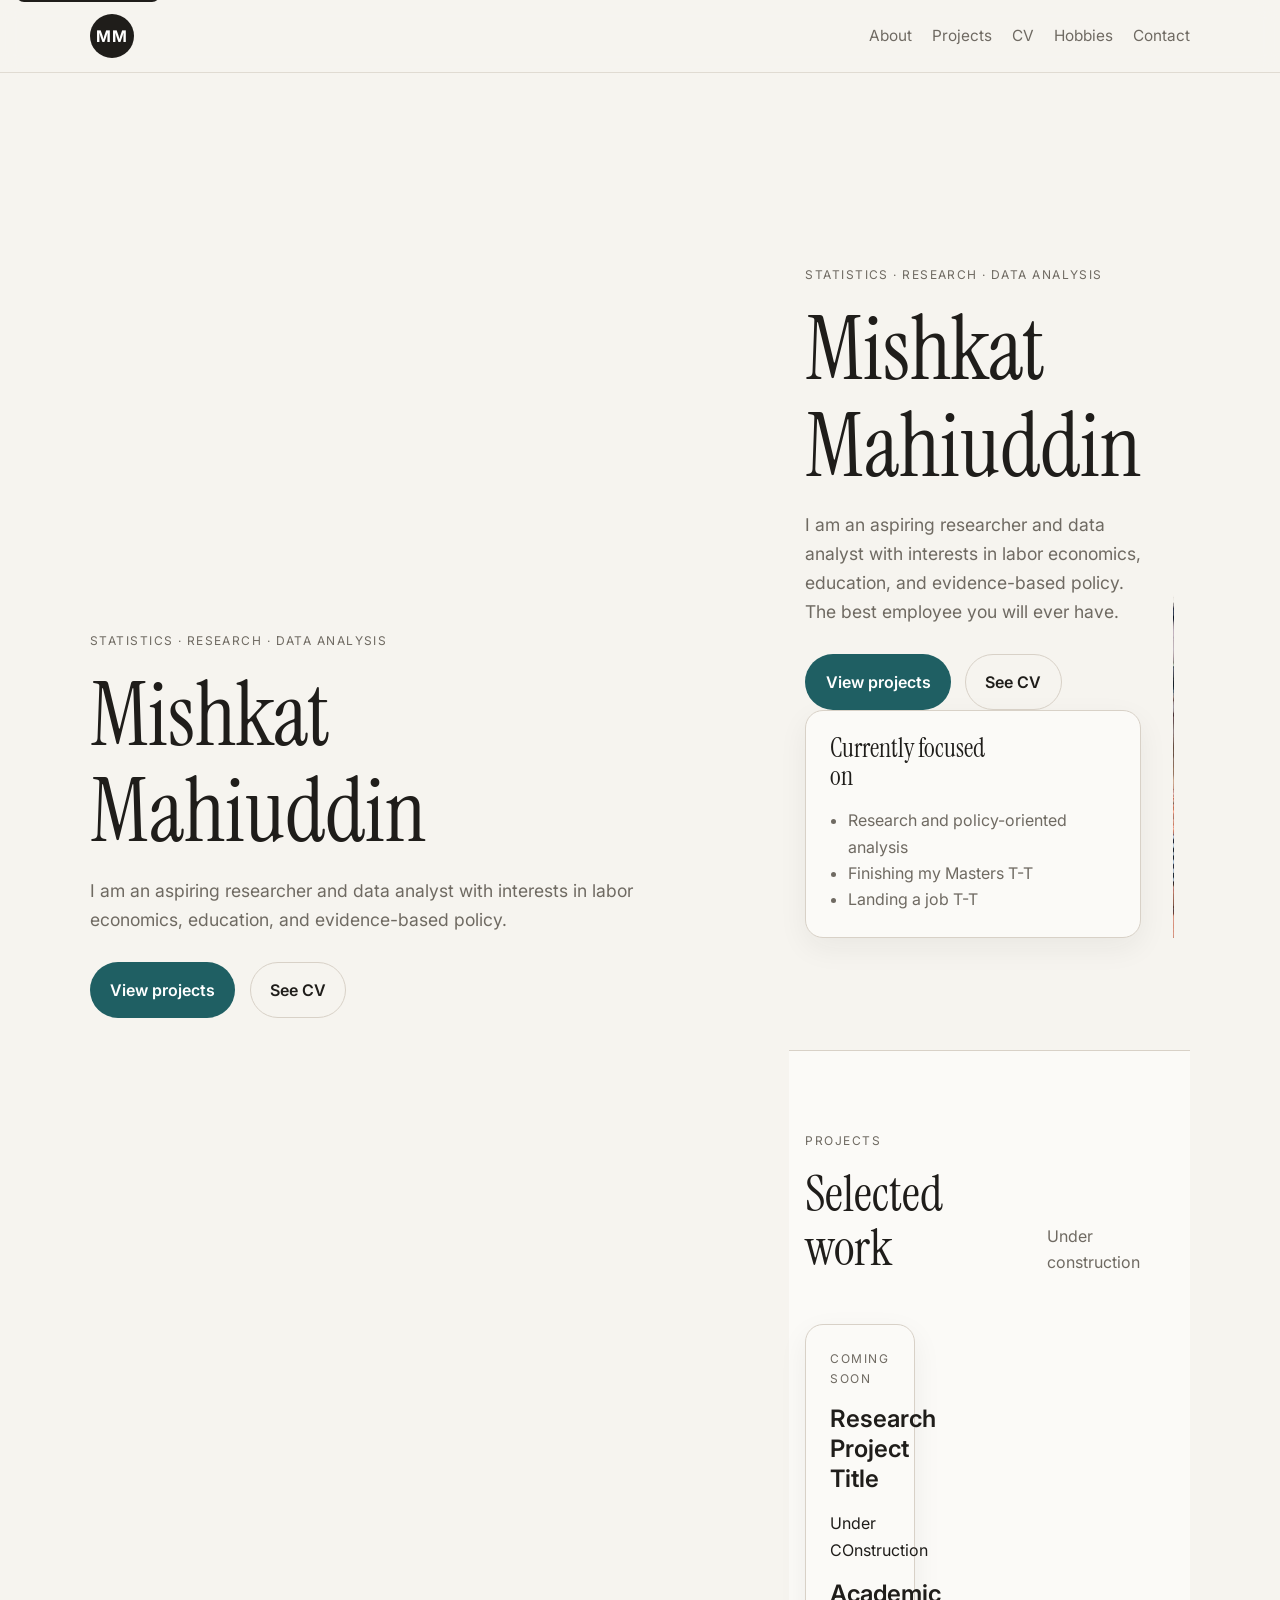
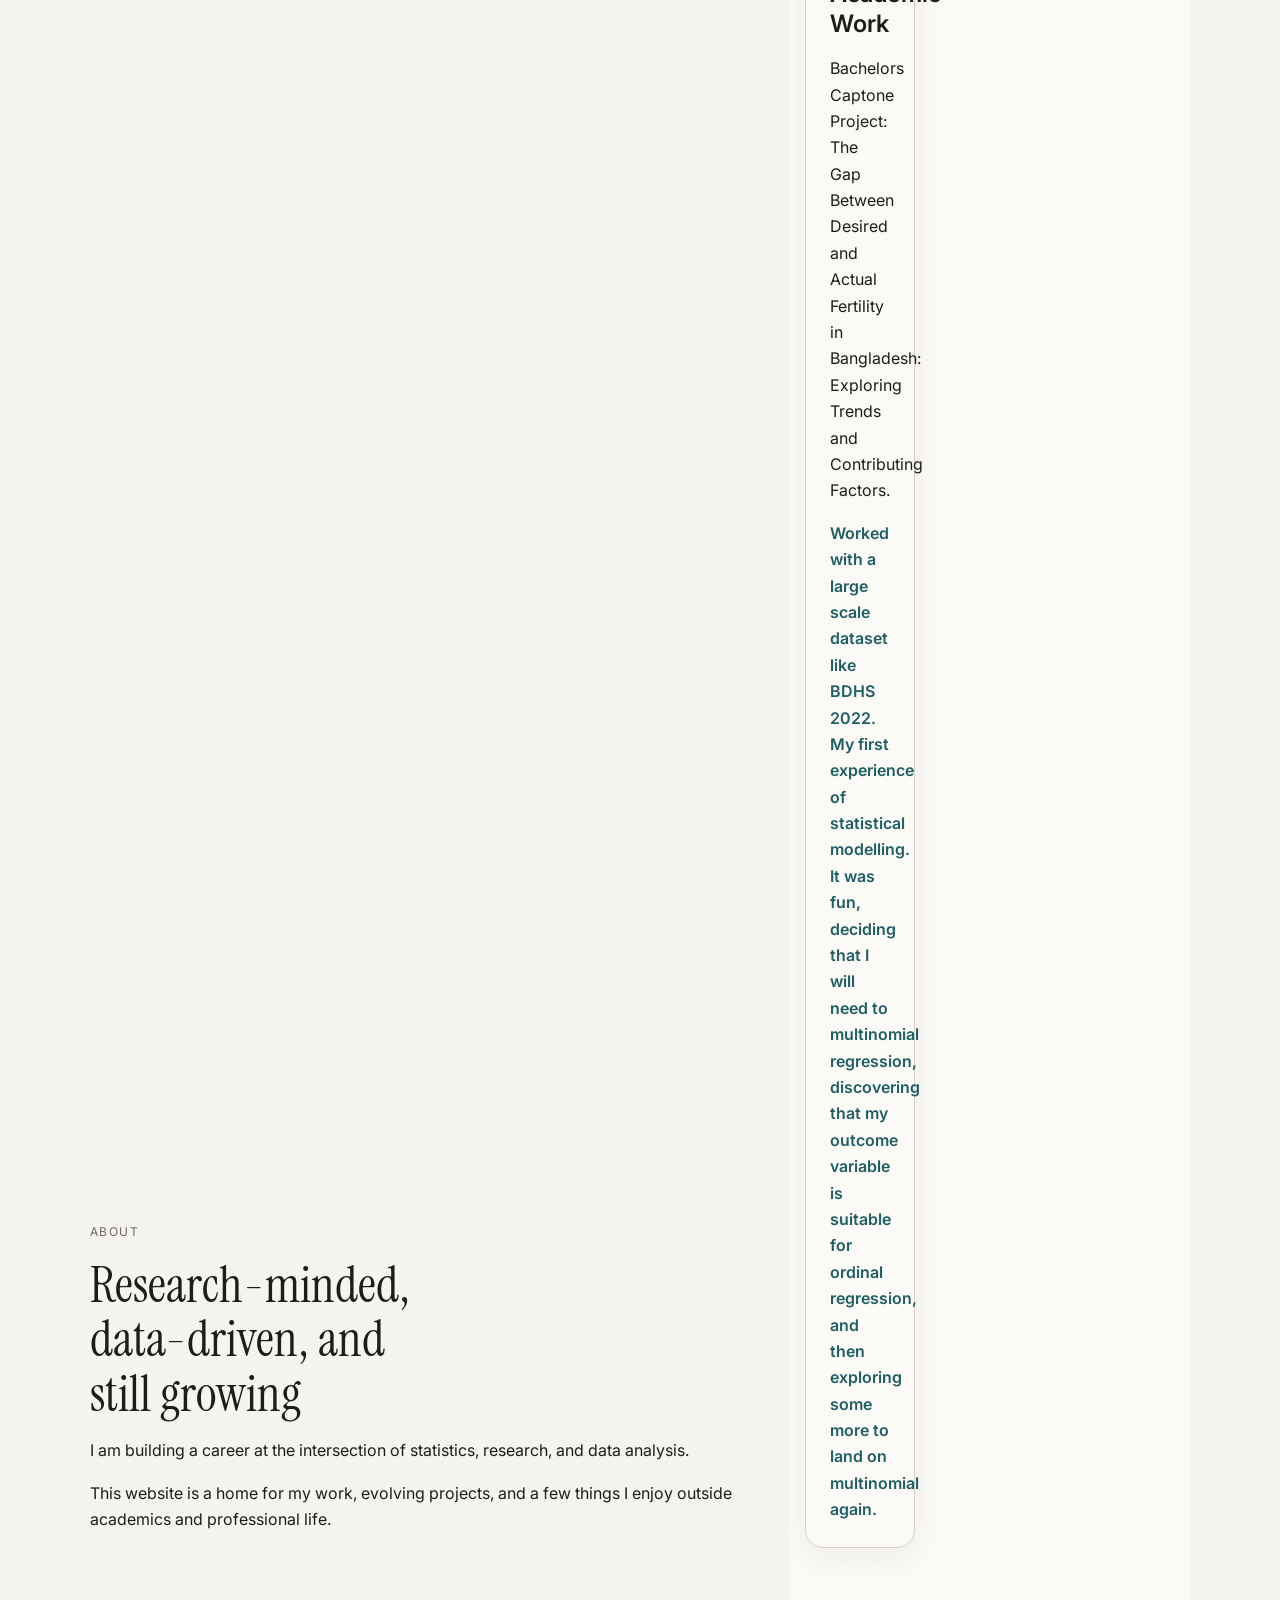
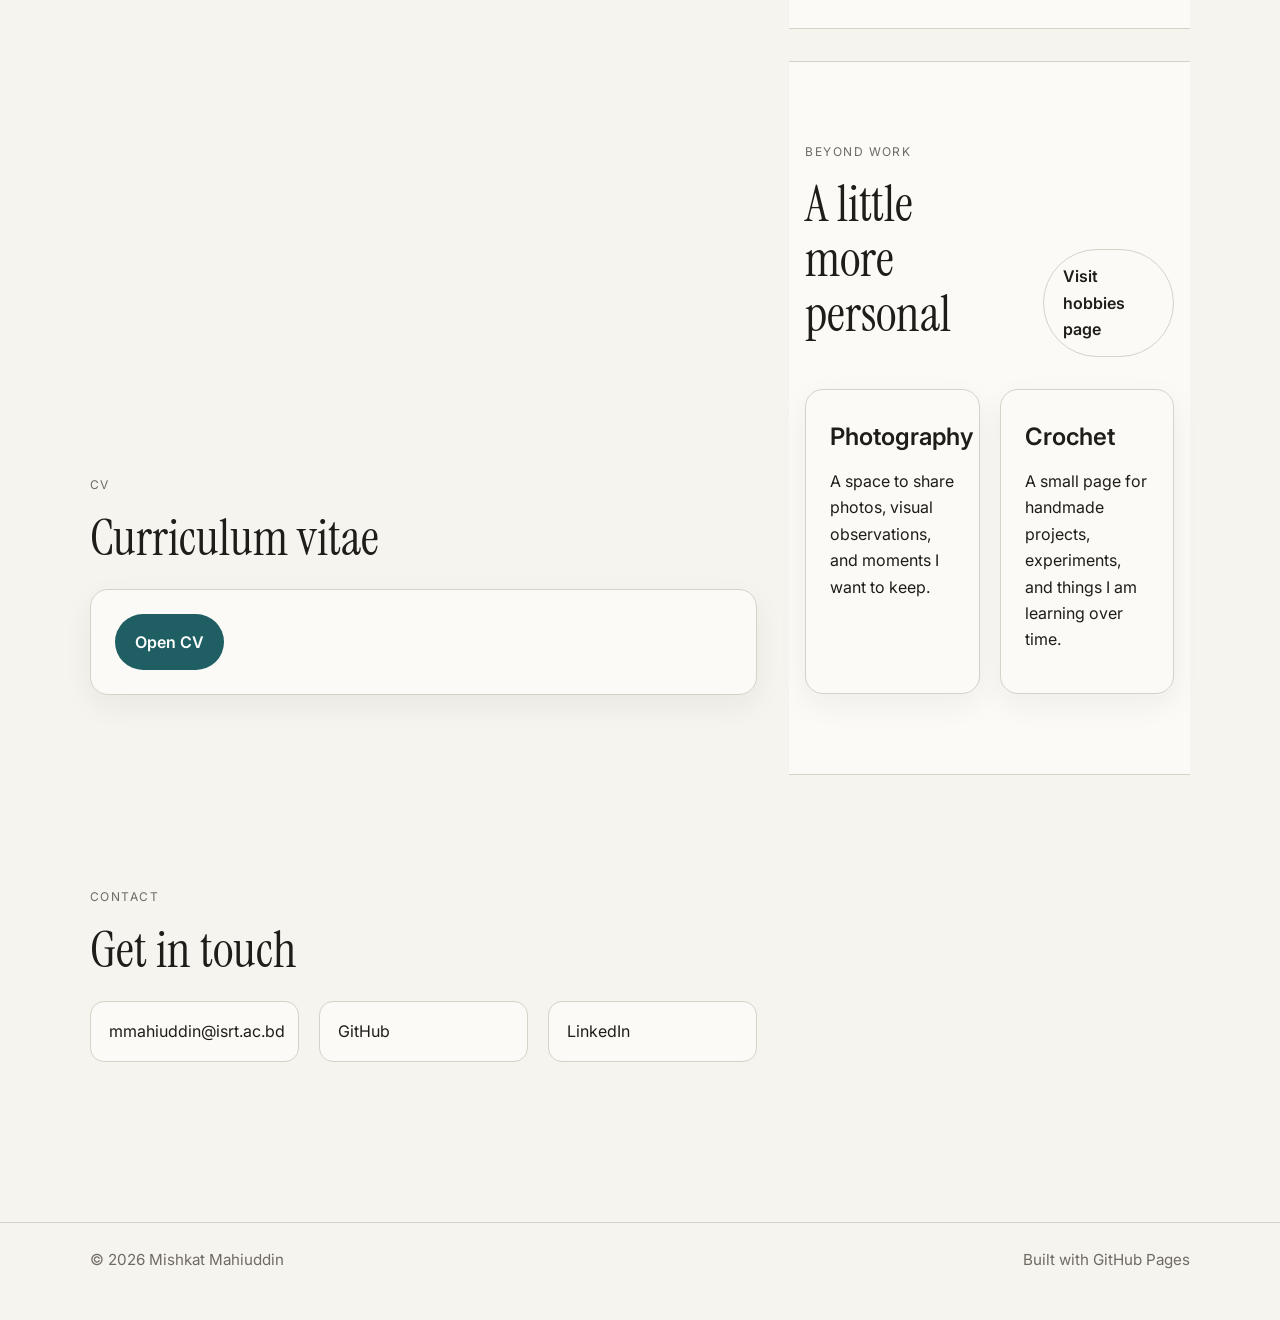
==== index.html @ a6be50cb "Update index.html" ====
<!DOCTYPE html>
<html lang="en">
<head>
  <meta charset="UTF-8" />
  <meta name="viewport" content="width=device-width, initial-scale=1.0" />
  <title>Mishkat Mahiuddin</title>
  <meta
    name="description"
    content="Personal website of Mishkat Mahiuddin, an aspiring researcher and data analyst."
  />
  <link rel="preconnect" href="https://fonts.googleapis.com" />
  <link rel="preconnect" href="https://fonts.gstatic.com" crossorigin />
  <link
    href="https://fonts.googleapis.com/css2?family=Instrument+Serif:ital@0;1&family=Inter:wght@400;500;600;700&display=swap"
    rel="stylesheet"
  />
  <link rel="stylesheet" href="style.css" />
</head>
<body>
  <a class="skip-link" href="#main">Skip to content</a>

  <header class="site-header">
    <div class="container nav-wrap">
      <a href="index.html" class="brand">MM</a>
      <nav class="nav" aria-label="Main navigation">
        <a href="#about">About</a>
        <a href="#projects">Projects</a>
        <a href="#cv">CV</a>
        <a href="hobbies.html">Hobbies</a>
        <a href="#contact">Contact</a>
      </nav>
    </div>
  </header>

  <main id="main">
    <section class="hero section">
      <div class="container hero-grid">
        <div>
          <p class="eyebrow">Statistics · Research · Data Analysis</p>
          <h1>Mishkat Mahiuddin</h1>
          <p class="hero-text">
            I am an aspiring researcher and data analyst with interests in labor economics,
            education, and evidence-based policy.
          </p>
          <div class="hero-actions">
            <a class="button button-primary" href="#projects">View projects</a>
            <a class="button button-secondary" href="#cv">See CV</a>
          </div>
        </div>

   <section class="hero section">
  <div class="container hero-grid">
    <div class="hero-copy">
      <p class="eyebrow">Statistics · Research · Data Analysis</p>
      <h1>Mishkat Mahiuddin</h1>
      <p class="hero-text">
        I am an aspiring researcher and data analyst with interests in labor economics,
        education, and evidence-based policy. The best employee you will ever have.
      </p>

      <div class="hero-actions">
        <a class="button button-primary" href="#projects">View projects</a>
        <a class="button button-secondary" href="#cv">See CV</a>
      </div>

      <div class="hero-card quick-profile" aria-label="Quick profile">
        <h2>Currently focused on</h2>
        <ul class="meta-list">
          <li>Research and policy-oriented analysis</li>
          <li>Finishing my Masters T-T</li>
          <li>Landing a job T-T</li>
        </ul>
      </div>
    </div>

    <div class="hero-image-wrap">
      <img
        class="profile-photo"
        src="assets/profile.png"
        alt="Portrait of Mishkat Mahiuddin"
        width="520"
        height="520"
      />
    </div>
  </div>
</section>

    <section id="about" class="section">
      <div class="container narrow">
        <p class="section-label">About</p>
        <h2>Research-minded, data-driven, and still growing</h2>
        <p>
          I am building a career at the intersection of statistics, research, and data analysis.
        </p>
        <p>
          This website is a home for my work, evolving projects, and a few things I enjoy outside
          academics and professional life.
        </p>
      </div>
    </section>

    <section id="projects" class="section section-alt">
      <div class="container">
        <div class="section-head">
          <div>
            <p class="section-label">Projects</p>
            <h2>Selected work</h2>
          </div>
          <p class="section-note">
            Under construction
          </p>
        </div>

        <div class="card-grid">
          <article class="project-card">
            <p class="card-tag">Coming soon</p>
            <h3>Research Project Title</h3>
            <p>
             Under COnstruction
            <!-- </p>
            <p class="card-meta">Example: Labor market analysis · R / Stata</p>
            <a class="text-link" href="#">Project page or GitHub link later</a>
          </article>

          <article class="project-card">
            <p class="card-tag">Coming soon</p>
           <!-- <h3>Data Analysis Project</h3> 
            <p>
              Add a summary of your analysis, visualization, or policy-related work in 2–3 lines.
            </p>
            <p class="card-meta">Example: Survey data · Regression · Visualization</p>
            <a class="text-link" href="#">Add report or repository later</a>
          </article>

          <article class="project-card">
            <p class="card-tag">Coming soon</p> -->
            <h3>Academic Work</h3>
            <p>
              Bachelors Captone Project: The Gap Between Desired and Actual Fertility in Bangladesh: Exploring Trends and
Contributing Factors.
            </p>
            <p class="card-meta"></p>
            <a class="text-link" href="#">Worked with a large scale dataset like BDHS 2022. My first experience of statistical modelling. It was fun, deciding that I will need to 
            multinomial regression, discovering that my outcome variable is suitable for ordinal regression, and then exploring some more to land on multinomial again.</a>
          </article>
        </div>
      </div>
    </section> 

    <section id="cv" class="section">
      <div class="container narrow">
        <p class="section-label">CV</p>
        <h2>Curriculum vitae</h2>
        
        <div class="cv-box">
          <a class="button button-primary" href="assets/cv.pdf" target="_blank" rel="noopener noreferrer">
            Open CV
          </a>
        </div>
      </div>
    </section>

    <section class="section section-alt">
      <div class="container">
        <div class="section-head">
          <div>
            <p class="section-label">Beyond work</p>
            <h2>A little more personal</h2>
          </div>
          <a class="button button-secondary" href="hobbies.html">Visit hobbies page</a>
        </div>

        <div class="two-col">
          <div class="info-card">
            <h3>Photography</h3>
            <p>
              A space to share photos, visual observations, and moments I want to keep.
            </p>
          </div>
          <div class="info-card">
            <h3>Crochet</h3>
            <p>
              A small page for handmade projects, experiments, and things I am learning over time.
            </p>
          </div>
        </div>
      </div>
    </section>

    <section id="contact" class="section">
      <div class="container narrow">
        <p class="section-label">Contact</p>
        <h2>Get in touch</h2>
        </p>
        <div class="contact-list">
          <a href="mailto:mmahiuddin@isrt.ac.bd">mmahiuddin@isrt.ac.bd</a>
          <a href="https://github.com/mm-hash" target="_blank" rel="noopener noreferrer">GitHub</a>
          <a href="https://www.linkedin.com/in/mkat-mahiuddin/" target="_blank" rel="noopener noreferrer">LinkedIn</a>
        </div>
      </div>
    </section>
  </main>

  <footer class="site-footer">
    <div class="container footer-wrap">
      <p>© 2026 Mishkat Mahiuddin</p>
      <p>Built with GitHub Pages</p>
    </div>
  </footer>
</body>
</html>
---- style.css ----
:root {
  --bg: #f6f4ef;
  --surface: #fbfaf7;
  --surface-2: #efeae2;
  --text: #1f1d1a;
  --muted: #6f6a62;
  --border: #d8d1c7;
  --accent: #1f5f63;
  --accent-dark: #184b4e;
  --accent-soft: #d7e7e6;
  --shadow: 0 10px 30px rgba(31, 29, 26, 0.06);

  --container: 1100px;
  --narrow: 760px;

  --font-body: "Inter", sans-serif;
  --font-display: "Instrument Serif", serif;

  --radius: 18px;
}

*,
*::before,
*::after {
  box-sizing: border-box;
}

html {
  scroll-behavior: smooth;
}

body {
  margin: 0;
  font-family: var(--font-body);
  background: var(--bg);
  color: var(--text);
  line-height: 1.65;
}

img {
  max-width: 100%;
  display: block;
}

a {
  color: inherit;
  text-decoration: none;
}

code {
  font-family: ui-monospace, SFMono-Regular, Menlo, Consolas, monospace;
  background: var(--surface-2);
  padding: 0.15rem 0.4rem;
  border-radius: 6px;
  font-size: 0.95em;
}

.skip-link {
  position: absolute;
  left: 1rem;
  top: -3rem;
  background: var(--text);
  color: white;
  padding: 0.75rem 1rem;
  border-radius: 8px;
  z-index: 100;
}

.skip-link:focus {
  top: 1rem;
}

.container {
  width: min(100% - 2rem, var(--container));
  margin-inline: auto;
}

.narrow {
  width: min(100%, var(--narrow));
}

.section {
  padding: 5rem 0;
}

.section-alt {
  background: var(--surface);
  border-top: 1px solid var(--border);
  border-bottom: 1px solid var(--border);
}

.site-header {
  position: sticky;
  top: 0;
  z-index: 10;
  backdrop-filter: blur(10px);
  background: rgba(246, 244, 239, 0.88);
  border-bottom: 1px solid rgba(216, 209, 199, 0.7);
}

.nav-wrap {
  display: flex;
  align-items: center;
  justify-content: space-between;
  min-height: 72px;
  gap: 1rem;
}

.brand {
  width: 44px;
  height: 44px;
  border-radius: 999px;
  display: grid;
  place-items: center;
  background: var(--text);
  color: white;
  font-weight: 700;
  letter-spacing: 0.04em;
}

.nav {
  display: flex;
  flex-wrap: wrap;
  gap: 1rem 1.25rem;
}

.nav a {
  color: var(--muted);
  font-size: 0.96rem;
}

.nav a:hover,
.nav a[aria-current="page"] {
  color: var(--text);
}

.hero {
  padding-top: 6rem;
}

.hero-grid {
  display: grid;
  grid-template-columns: 1.5fr 0.9fr;
  gap: 2rem;
  align-items: end;
}

.eyebrow,
.section-label,
.card-tag {
  text-transform: uppercase;
  letter-spacing: 0.12em;
  font-size: 0.75rem;
  color: var(--muted);
}

h1,
h2,
h3 {
  margin: 0 0 1rem;
  line-height: 1.1;
  font-weight: 400;
  font-family: var(--font-display);
}

h1 {
  font-size: clamp(3rem, 7vw, 5.5rem);
  max-width: 10ch;
}

h2 {
  font-size: clamp(2rem, 4vw, 3.1rem);
  max-width: 14ch;
}

h3 {
  font-size: 1.5rem;
}

p {
  margin: 0 0 1rem;
  max-width: 68ch;
}

.hero-text {
  font-size: 1.1rem;
  color: var(--muted);
  max-width: 56ch;
}

.hero-actions {
  display: flex;
  flex-wrap: wrap;
  gap: 0.9rem;
  margin-top: 1.75rem;
}

.button {
  display: inline-flex;
  align-items: center;
  justify-content: center;
  min-height: 44px;
  padding: 0.85rem 1.2rem;
  border-radius: 999px;
  font-weight: 600;
  transition: 180ms ease;
  border: 1px solid transparent;
}

.button-primary {
  background: var(--accent);
  color: white;
}

.button-primary:hover {
  background: var(--accent-dark);
}

.button-secondary {
  border-color: var(--border);
  background: transparent;
}

.button-secondary:hover {
  background: var(--surface);
}

.hero-card,
.project-card,
.info-card,
.hobby-card,
.cv-box {
  background: var(--surface);
  border: 1px solid var(--border);
  border-radius: var(--radius);
  box-shadow: var(--shadow);
}

.hero-card {
  padding: 1.5rem;
}

.hero-card h2 {
  font-size: 1.6rem;
  margin-bottom: 1rem;
}

.meta-list {
  margin: 0;
  padding-left: 1.1rem;
  color: var(--muted);
}

.section-head {
  display: flex;
  align-items: end;
  justify-content: space-between;
  gap: 1rem 2rem;
  margin-bottom: 2rem;
}

.section-note {
  color: var(--muted);
  max-width: 34ch;
}

.card-grid,
.hobby-grid,
.two-col,
.contact-list {
  display: grid;
  gap: 1.25rem;
}

.card-grid {
  grid-template-columns: repeat(3, minmax(0, 1fr));
}

.two-col,
.hobby-grid {
  grid-template-columns: repeat(2, minmax(0, 1fr));
}

.project-card,
.info-card,
.hobby-card {
  padding: 1.5rem;
}

.project-card h3,
.info-card h3 {
  margin-top: 0.5rem;
  font-family: var(--font-body);
  font-weight: 600;
  line-height: 1.25;
}

.card-meta {
  color: var(--muted);
  font-size: 0.95rem;
}

.text-link {
  color: var(--accent);
  font-weight: 600;
}

.cv-box {
  padding: 1.5rem;
  margin-top: 1.5rem;
}

.contact-list {
  grid-template-columns: repeat(auto-fit, minmax(200px, 1fr));
  margin-top: 1.5rem;
}

.contact-list a {
  display: block;
  padding: 1rem 1.1rem;
  background: var(--surface);
  border: 1px solid var(--border);
  border-radius: 14px;
}

.contact-list a:hover {
  border-color: var(--accent);
  color: var(--accent);
}

.page-hero {
  padding-top: 6rem;
}

.plain-list {
  padding-left: 1.2rem;
  margin: 1rem 0 0;
}

.plain-list li {
  margin-bottom: 0.75rem;
}

.site-footer {
  padding: 1.5rem 0 2rem;
  border-top: 1px solid var(--border);
}

.footer-wrap {
  display: flex;
  justify-content: space-between;
  gap: 1rem;
  flex-wrap: wrap;
  color: var(--muted);
  font-size: 0.95rem;
}

@media (max-width: 900px) {
  .hero-grid,
  .card-grid,
  .two-col,
  .hobby-grid {
    grid-template-columns: 1fr;
  }

  .section-head {
    align-items: start;
    flex-direction: column;
  }

  h1 {
    max-width: 12ch;
  }
}

@media (max-width: 640px) {
  .section {
    padding: 4rem 0;
  }

  .nav-wrap {
    align-items: flex-start;
    padding: 0.9rem 0;
    flex-direction: column;
  }

  .nav {
    gap: 0.8rem 1rem;
  }

  .hero {
    padding-top: 4.5rem;
  }

  .button {
    width: 100%;
  }

  .hero-actions {
    flex-direction: column;
  }
}
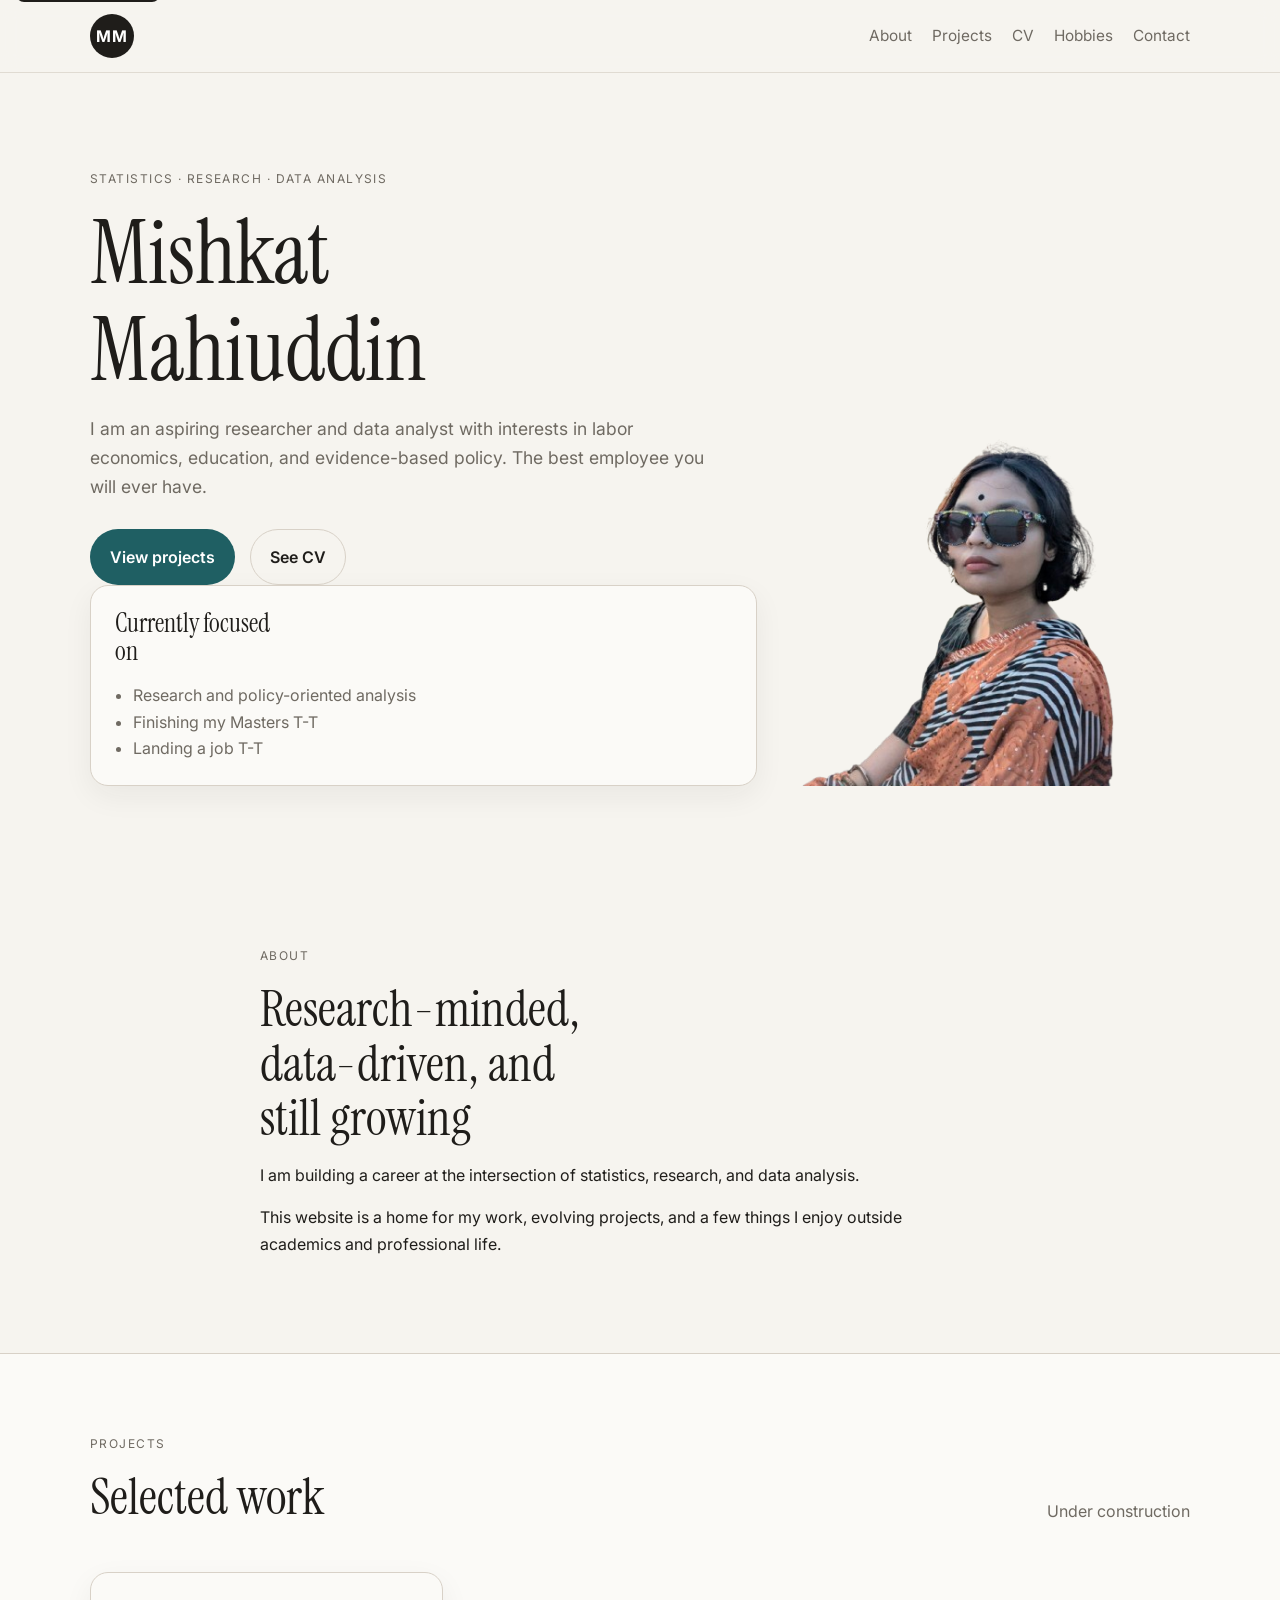
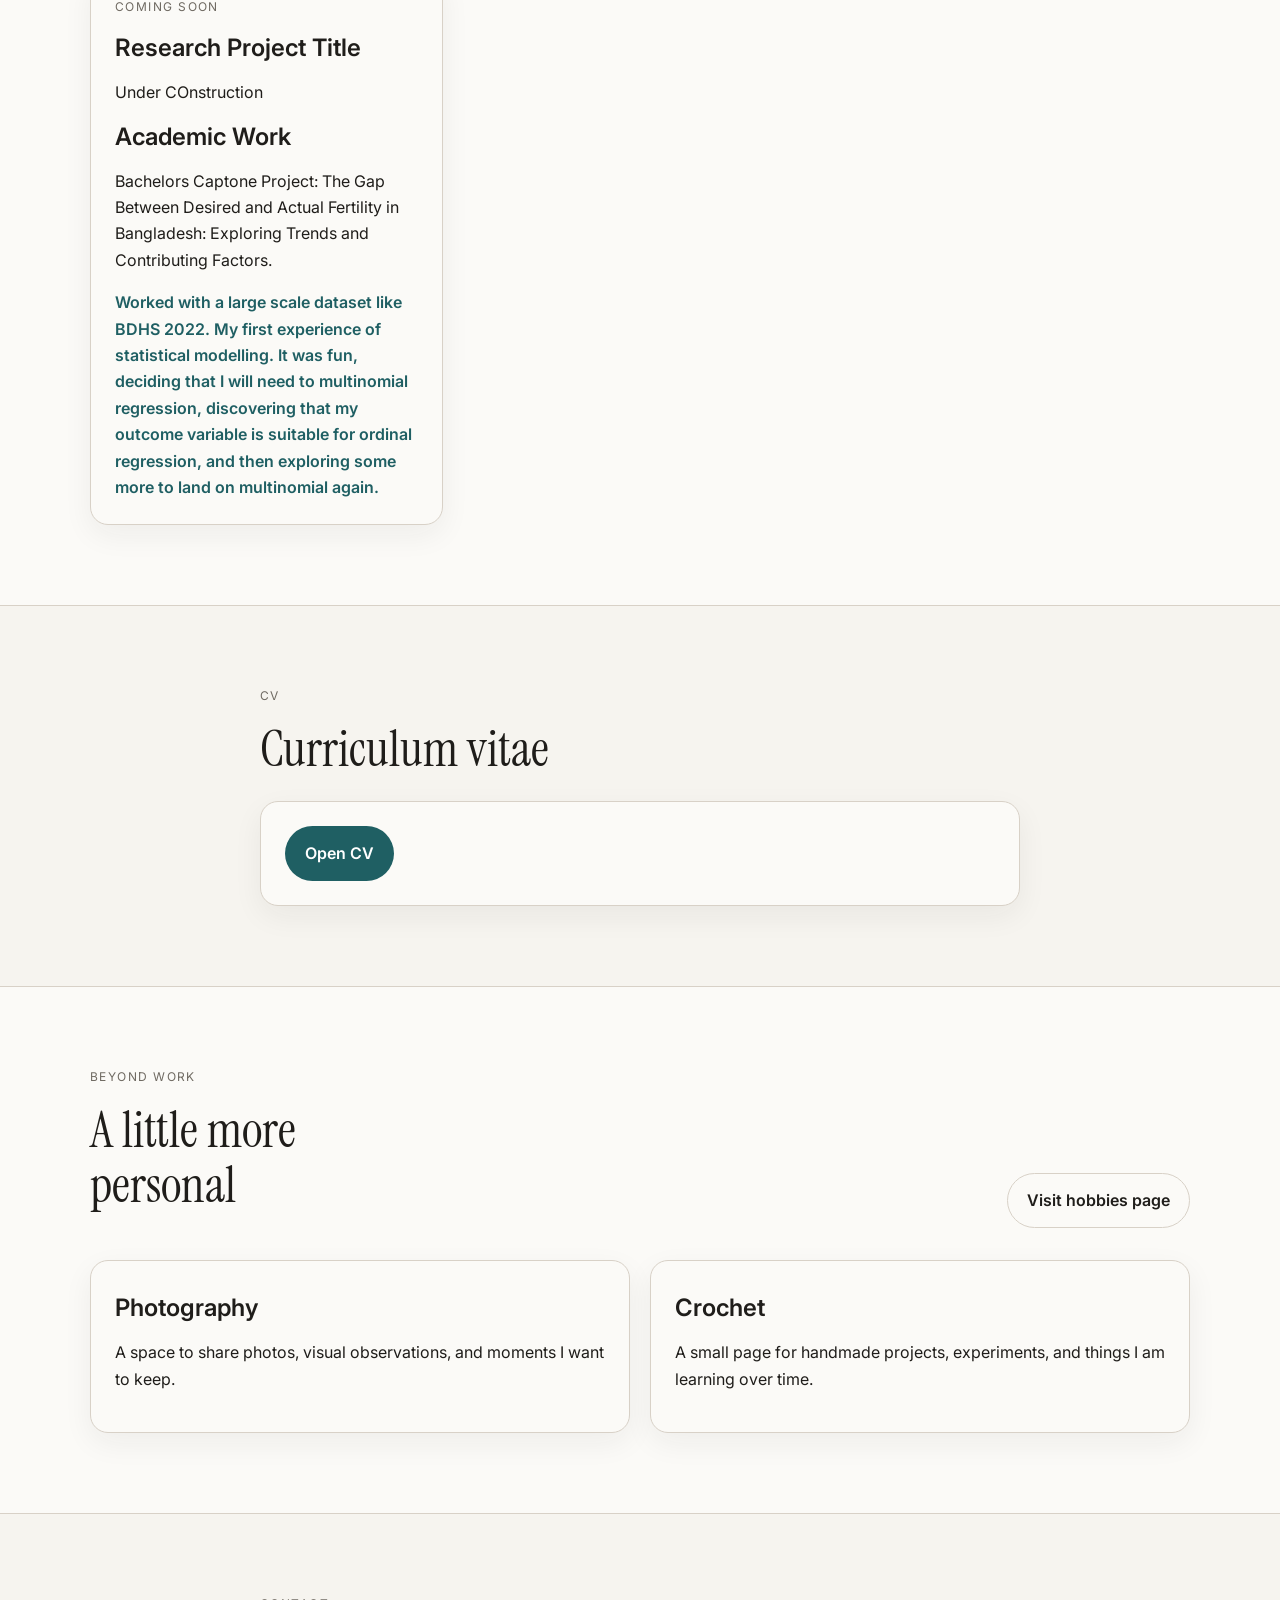
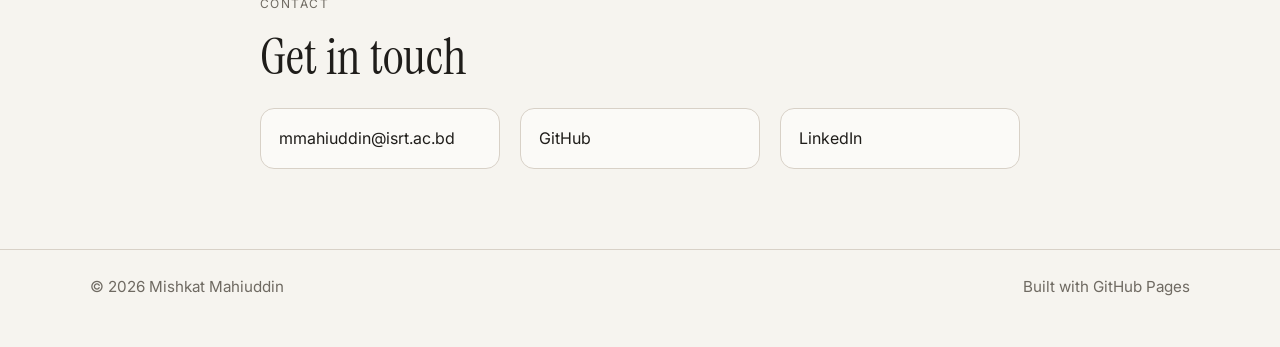
==== commit 8f4e8138: "Update index.html" ====
--- a/index.html
+++ b/index.html
@@ -33,20 +33,6 @@
   </header>
 
   <main id="main">
-    <section class="hero section">
-      <div class="container hero-grid">
-        <div>
-          <p class="eyebrow">Statistics · Research · Data Analysis</p>
-          <h1>Mishkat Mahiuddin</h1>
-          <p class="hero-text">
-            I am an aspiring researcher and data analyst with interests in labor economics,
-            education, and evidence-based policy.
-          </p>
-          <div class="hero-actions">
-            <a class="button button-primary" href="#projects">View projects</a>
-            <a class="button button-secondary" href="#cv">See CV</a>
-          </div>
-        </div>
 
    <section class="hero section">
   <div class="container hero-grid">
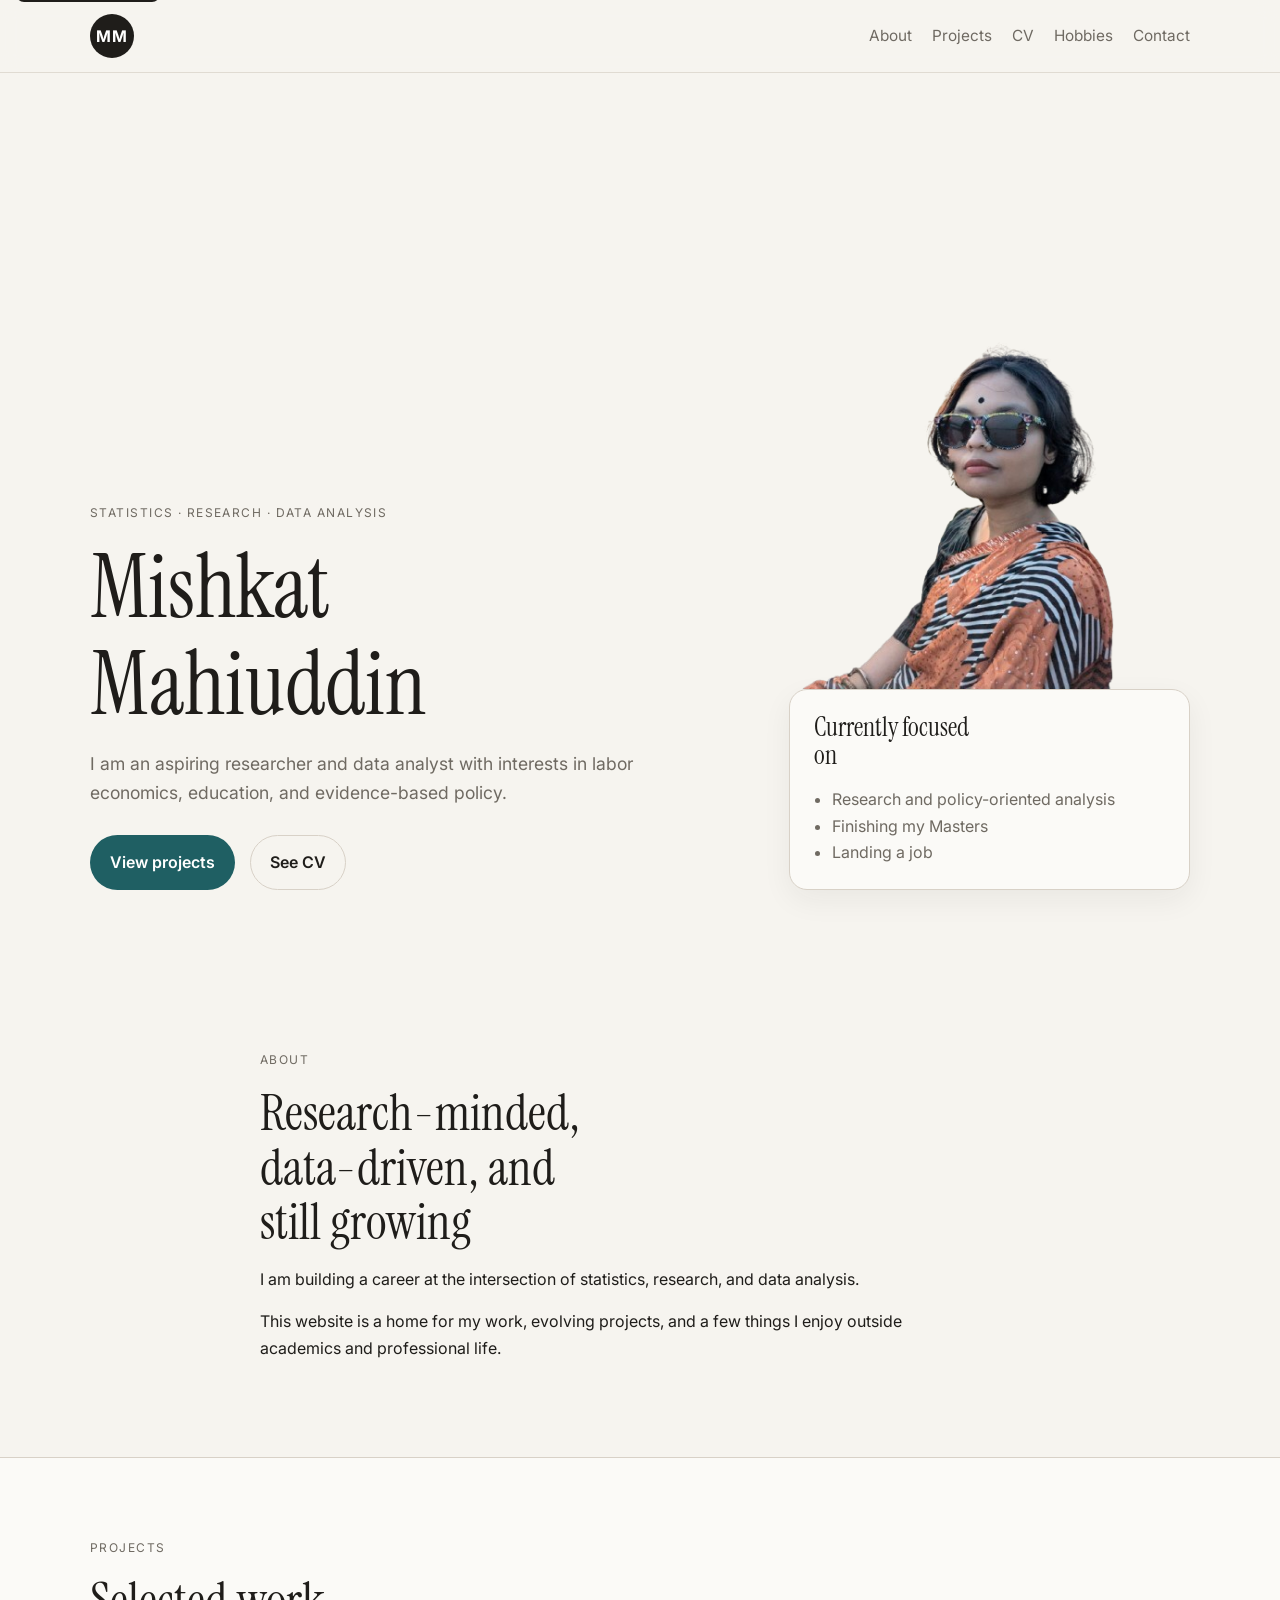
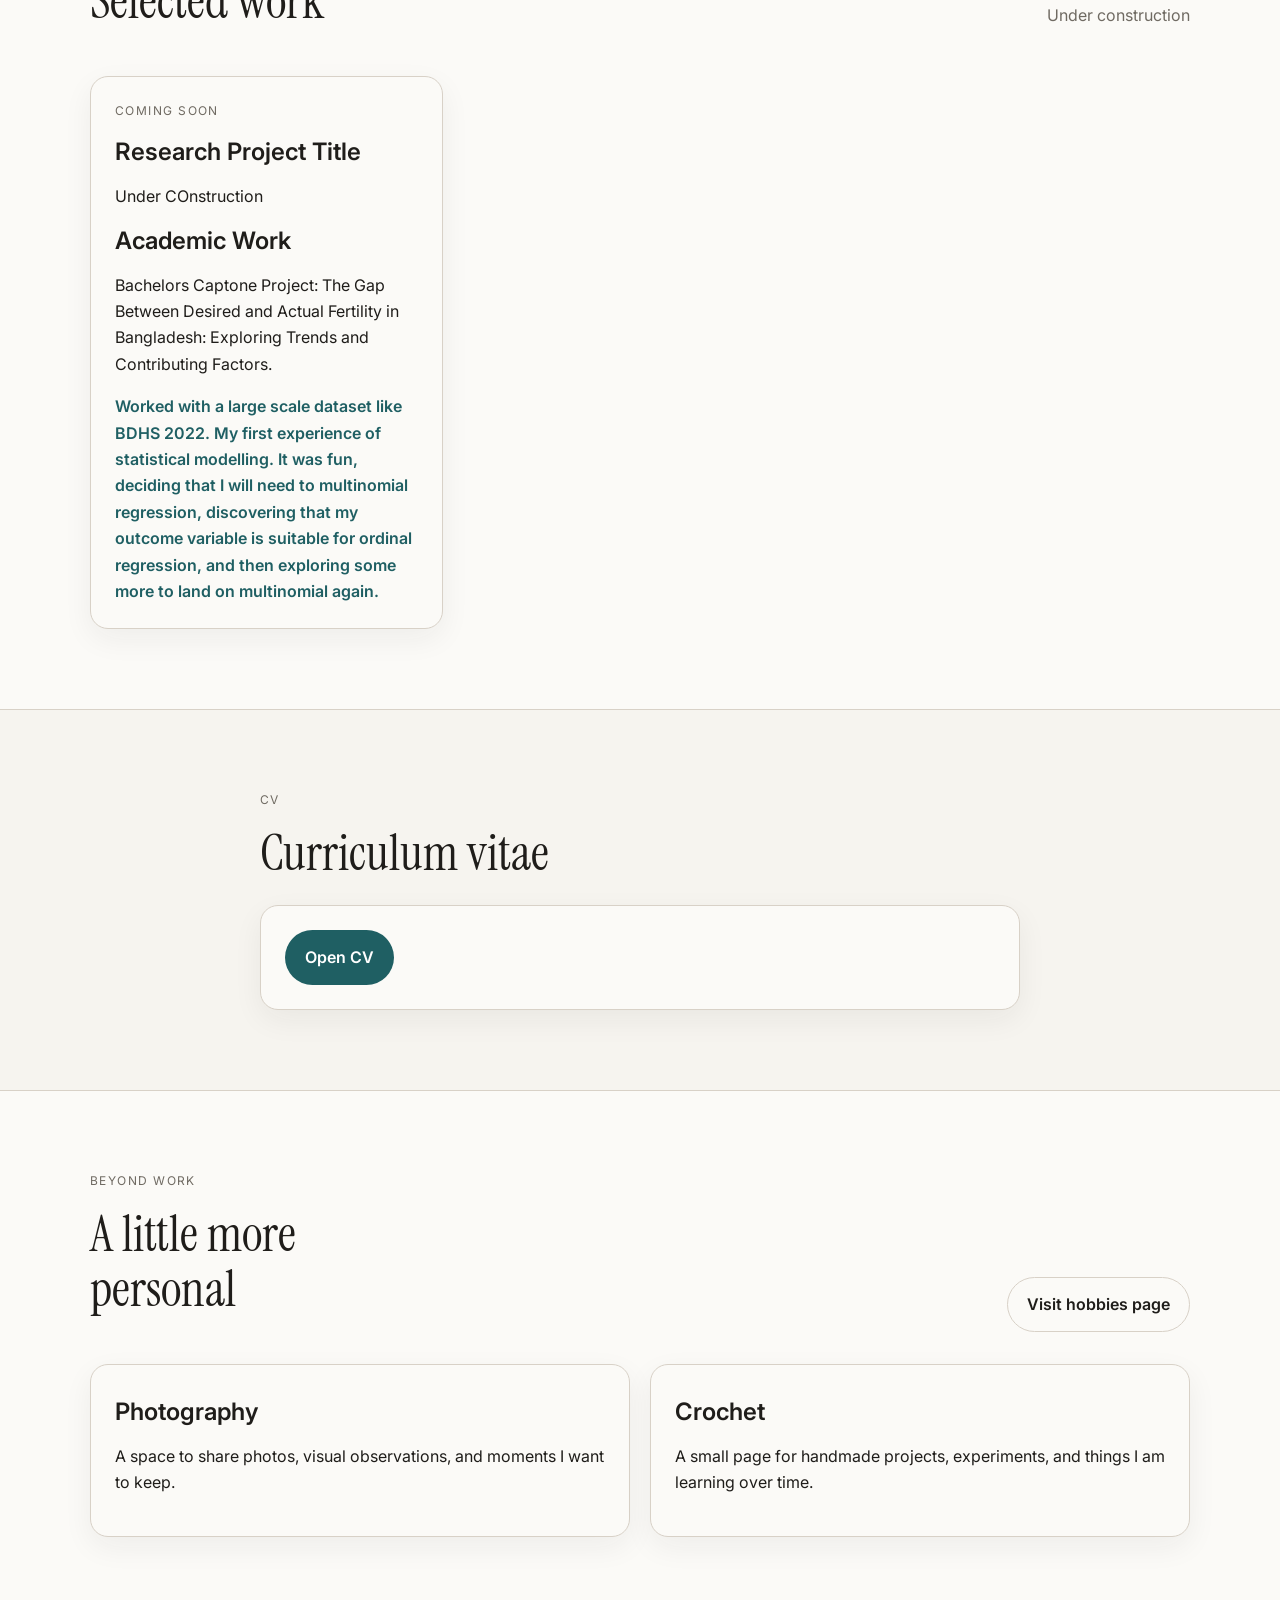
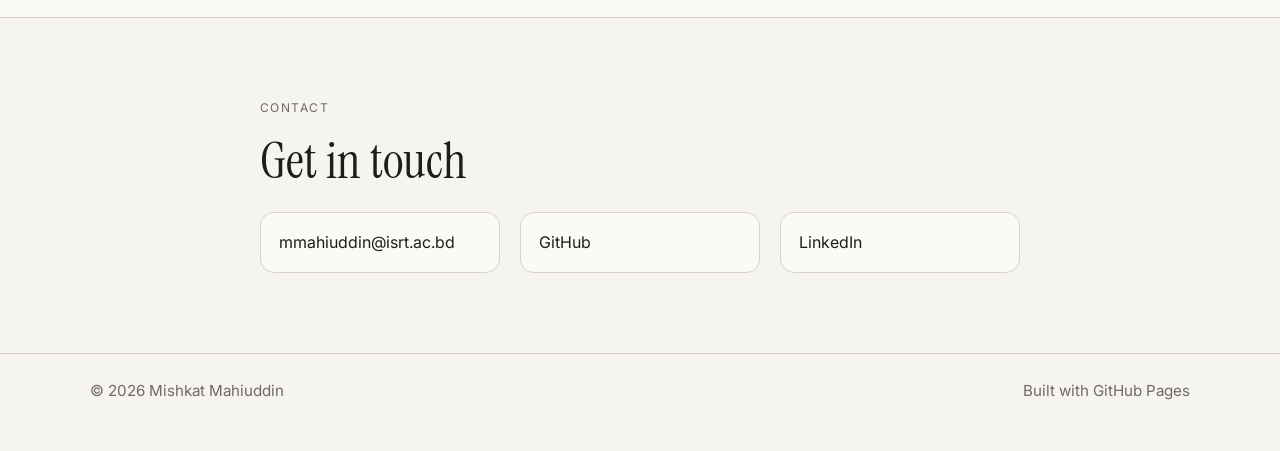
==== commit e7c96b9f: "Update index.html" ====
--- a/index.html
+++ b/index.html
@@ -41,36 +41,37 @@
       <h1>Mishkat Mahiuddin</h1>
       <p class="hero-text">
         I am an aspiring researcher and data analyst with interests in labor economics,
-        education, and evidence-based policy. The best employee you will ever have.
+        education, and evidence-based policy.
       </p>
 
       <div class="hero-actions">
         <a class="button button-primary" href="#projects">View projects</a>
         <a class="button button-secondary" href="#cv">See CV</a>
       </div>
+    </div>
+
+    <div class="hero-side">
+      <div class="hero-image-wrap">
+        <img
+          class="profile-photo"
+          src="assets/profile.png"
+          alt="Portrait of Mishkat Mahiuddin"
+          width="520"
+          height="520"
+        />
+      </div>
 
       <div class="hero-card quick-profile" aria-label="Quick profile">
         <h2>Currently focused on</h2>
         <ul class="meta-list">
           <li>Research and policy-oriented analysis</li>
-          <li>Finishing my Masters T-T</li>
-          <li>Landing a job T-T</li>
+          <li>Finishing my Masters</li>
+          <li>Landing a job</li>
         </ul>
       </div>
     </div>
-
-    <div class="hero-image-wrap">
-      <img
-        class="profile-photo"
-        src="assets/profile.png"
-        alt="Portrait of Mishkat Mahiuddin"
-        width="520"
-        height="520"
-      />
-    </div>
   </div>
 </section>
-
     <section id="about" class="section">
       <div class="container narrow">
         <p class="section-label">About</p>
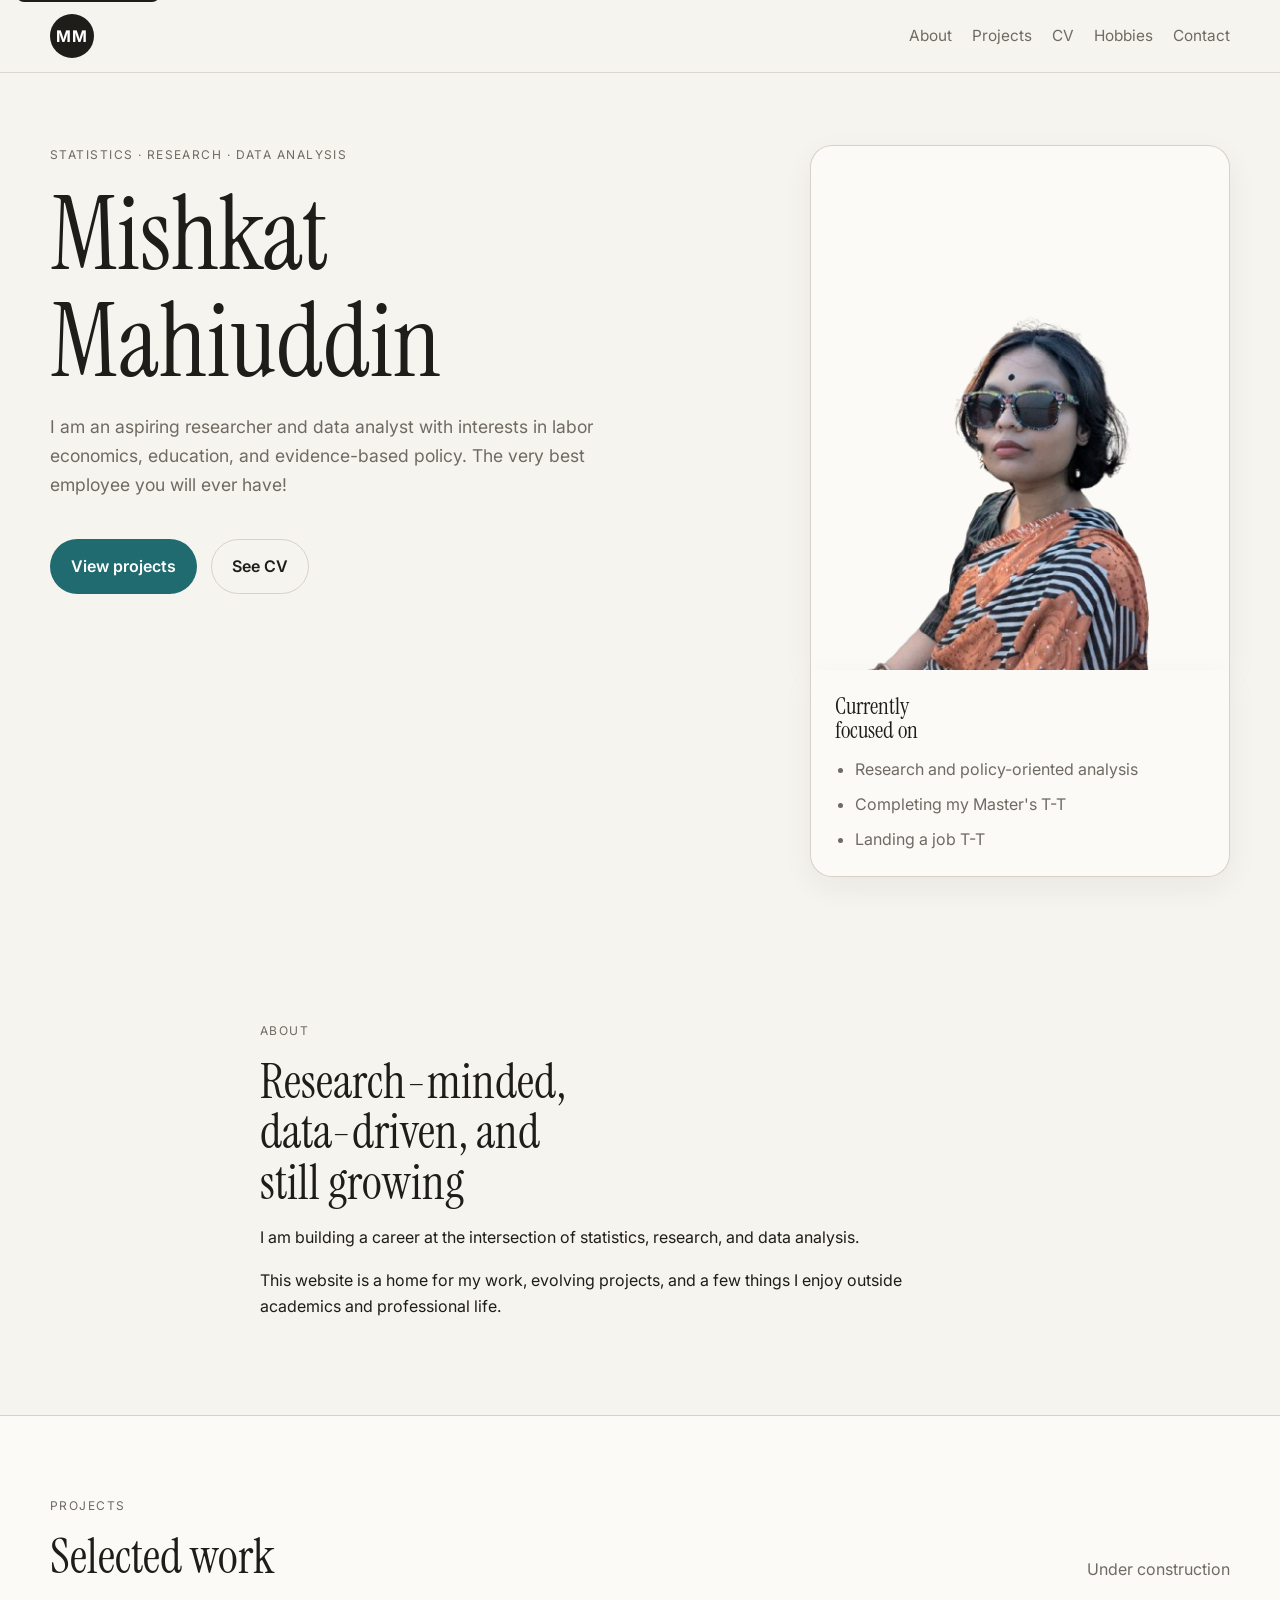
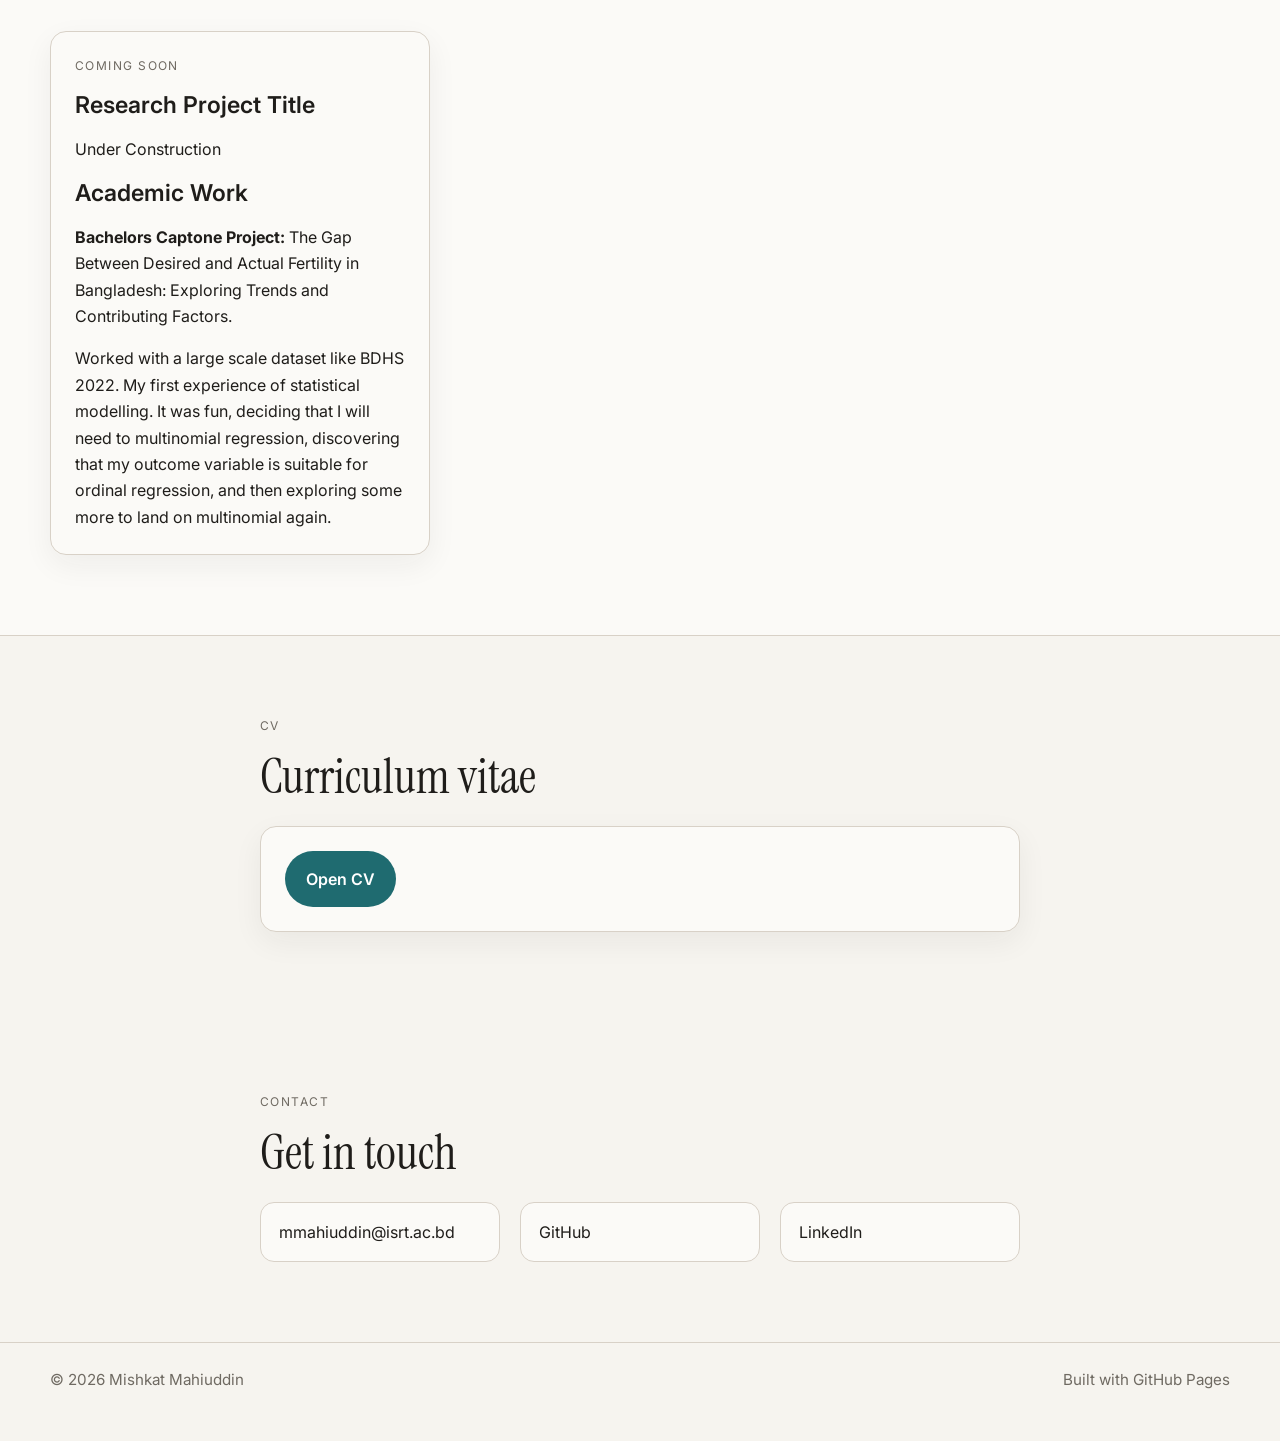
==== commit da555801: "Update index.html" ====
--- a/index.html
+++ b/index.html
@@ -34,14 +34,14 @@
 
   <main id="main">
 
-   <section class="hero section">
+  <section class="hero section">
   <div class="container hero-grid">
     <div class="hero-copy">
       <p class="eyebrow">Statistics · Research · Data Analysis</p>
       <h1>Mishkat Mahiuddin</h1>
       <p class="hero-text">
         I am an aspiring researcher and data analyst with interests in labor economics,
-        education, and evidence-based policy.
+        education, and evidence-based policy. The very best employee you will ever have! 
       </p>
 
       <div class="hero-actions">
@@ -51,22 +51,20 @@
     </div>
 
     <div class="hero-side">
-      <div class="hero-image-wrap">
-        <img
-          class="profile-photo"
-          src="assets/profile.png"
-          alt="Portrait of Mishkat Mahiuddin"
-          width="520"
-          height="520"
-        />
-      </div>
+      <img
+        class="profile-photo free-photo"
+        src="assets/profile.png"
+        alt="Portrait of Mishkat Mahiuddin"
+        width="520"
+        height="700"
+      />
 
       <div class="hero-card quick-profile" aria-label="Quick profile">
         <h2>Currently focused on</h2>
         <ul class="meta-list">
           <li>Research and policy-oriented analysis</li>
-          <li>Finishing my Masters</li>
-          <li>Landing a job</li>
+          <li>Completing my Master's T-T</li>
+          <li>Landing a job T-T</li>
         </ul>
       </div>
     </div>
@@ -103,7 +101,7 @@
             <p class="card-tag">Coming soon</p>
             <h3>Research Project Title</h3>
             <p>
-             Under COnstruction
+             Under Construction
             <!-- </p>
             <p class="card-meta">Example: Labor market analysis · R / Stata</p>
             <a class="text-link" href="#">Project page or GitHub link later</a>
@@ -120,15 +118,15 @@
           </article>
 
           <article class="project-card">
-            <p class="card-tag">Coming soon</p> -->
+            <p class="card-tag"> /p> -->
             <h3>Academic Work</h3>
             <p>
-              Bachelors Captone Project: The Gap Between Desired and Actual Fertility in Bangladesh: Exploring Trends and
+              <b>Bachelors Captone Project:</b> The Gap Between Desired and Actual Fertility in Bangladesh: Exploring Trends and
 Contributing Factors.
             </p>
             <p class="card-meta"></p>
-            <a class="text-link" href="#">Worked with a large scale dataset like BDHS 2022. My first experience of statistical modelling. It was fun, deciding that I will need to 
-            multinomial regression, discovering that my outcome variable is suitable for ordinal regression, and then exploring some more to land on multinomial again.</a>
+            Worked with a large scale dataset like BDHS 2022. My first experience of statistical modelling. It was fun, deciding that I will need to 
+            multinomial regression, discovering that my outcome variable is suitable for ordinal regression, and then exploring some more to land on multinomial again.
           </article>
         </div>
       </div>
@@ -147,7 +145,7 @@
       </div>
     </section>
 
-    <section class="section section-alt">
+   <!-- <section class="section section-alt">
       <div class="container">
         <div class="section-head">
           <div>
@@ -172,7 +170,7 @@
           </div>
         </div>
       </div>
-    </section>
+    </section> -->
 
     <section id="contact" class="section">
       <div class="container narrow">
--- a/style.css
+++ b/style.css
@@ -5,18 +5,18 @@
   --text: #1f1d1a;
   --muted: #6f6a62;
   --border: #d8d1c7;
-  --accent: #1f5f63;
-  --accent-dark: #184b4e;
-  --accent-soft: #d7e7e6;
+  --accent: #1f6b70;
+  --accent-dark: #184f53;
   --shadow: 0 10px 30px rgba(31, 29, 26, 0.06);
 
-  --container: 1100px;
+  --container: 1180px;
   --narrow: 760px;
 
   --font-body: "Inter", sans-serif;
   --font-display: "Instrument Serif", serif;
 
-  --radius: 18px;
+  --radius-lg: 22px;
+  --radius-md: 16px;
 }
 
 *,
@@ -31,14 +31,15 @@
 
 body {
   margin: 0;
-  font-family: var(--font-body);
   background: var(--bg);
   color: var(--text);
+  font-family: var(--font-body);
   line-height: 1.65;
 }
 
 img {
   max-width: 100%;
+  height: auto;
   display: block;
 }
 
@@ -60,7 +61,7 @@
   left: 1rem;
   top: -3rem;
   background: var(--text);
-  color: white;
+  color: #fff;
   padding: 0.75rem 1rem;
   border-radius: 8px;
   z-index: 100;
@@ -92,17 +93,17 @@
 .site-header {
   position: sticky;
   top: 0;
-  z-index: 10;
+  z-index: 50;
+  background: rgba(246, 244, 239, 0.9);
   backdrop-filter: blur(10px);
-  background: rgba(246, 244, 239, 0.88);
-  border-bottom: 1px solid rgba(216, 209, 199, 0.7);
+  border-bottom: 1px solid rgba(216, 209, 199, 0.8);
 }
 
 .nav-wrap {
+  min-height: 72px;
   display: flex;
   align-items: center;
   justify-content: space-between;
-  min-height: 72px;
   gap: 1rem;
 }
 
@@ -113,7 +114,7 @@
   display: grid;
   place-items: center;
   background: var(--text);
-  color: white;
+  color: #fff;
   font-weight: 700;
   letter-spacing: 0.04em;
 }
@@ -132,17 +133,6 @@
 .nav a:hover,
 .nav a[aria-current="page"] {
   color: var(--text);
-}
-
-.hero {
-  padding-top: 6rem;
-}
-
-.hero-grid {
-  display: grid;
-  grid-template-columns: 1.5fr 0.9fr;
-  gap: 2rem;
-  align-items: end;
 }
 
 .eyebrow,
@@ -158,23 +148,23 @@
 h2,
 h3 {
   margin: 0 0 1rem;
-  line-height: 1.1;
+  line-height: 1.05;
   font-weight: 400;
   font-family: var(--font-display);
 }
 
 h1 {
-  font-size: clamp(3rem, 7vw, 5.5rem);
-  max-width: 10ch;
+  font-size: clamp(3.6rem, 8vw, 6.6rem);
+  max-width: 7ch;
 }
 
 h2 {
-  font-size: clamp(2rem, 4vw, 3.1rem);
+  font-size: clamp(2rem, 4vw, 3rem);
   max-width: 14ch;
 }
 
 h3 {
-  font-size: 1.5rem;
+  font-size: 1.45rem;
 }
 
 p {
@@ -188,41 +178,56 @@
   max-width: 56ch;
 }
 
+.hero {
+  padding-top: 4.5rem;
+  padding-bottom: 4rem;
+}
+
+.hero-grid {
+  display: grid;
+  grid-template-columns: minmax(0, 1.3fr) minmax(320px, 420px);
+  gap: 3rem;
+  align-items: start;
+}
+
+.hero-copy {
+  display: flex;
+  flex-direction: column;
+  justify-content: flex-start;
+}
+
 .hero-actions {
   display: flex;
   flex-wrap: wrap;
   gap: 0.9rem;
-  margin-top: 1.75rem;
-}
-
-.button {
-  display: inline-flex;
-  align-items: center;
-  justify-content: center;
-  min-height: 44px;
-  padding: 0.85rem 1.2rem;
-  border-radius: 999px;
-  font-weight: 600;
-  transition: 180ms ease;
-  border: 1px solid transparent;
-}
-
-.button-primary {
-  background: var(--accent);
-  color: white;
-}
-
-.button-primary:hover {
-  background: var(--accent-dark);
-}
-
-.button-secondary {
-  border-color: var(--border);
-  background: transparent;
-}
-
-.button-secondary:hover {
+  margin-top: 1.5rem;
+  margin-bottom: 0;
+}
+
+.hero-side {
+  display: flex;
+  flex-direction: column;
+  gap: 0;
+  align-items: stretch;
+}
+
+.hero-image-wrap {
+  width: 100%;
+  margin: 0;
+  line-height: 0;
+}
+
+.profile-photo {
+  display: block;
+  width: 100%;
+  aspect-ratio: 4 / 5;
+  object-fit: cover;
+  margin: 0;
   background: var(--surface);
+  border: 1px solid var(--border);
+  border-bottom: 0;
+  border-radius: var(--radius-lg) var(--radius-lg) 0 0;
+  box-shadow: var(--shadow);
 }
 
 .hero-card,
@@ -232,23 +237,61 @@
 .cv-box {
   background: var(--surface);
   border: 1px solid var(--border);
-  border-radius: var(--radius);
   box-shadow: var(--shadow);
 }
 
-.hero-card {
+.quick-profile {
+  width: 100%;
+  margin: 0;
   padding: 1.5rem;
-}
-
-.hero-card h2 {
-  font-size: 1.6rem;
-  margin-bottom: 1rem;
+  border-top: 0;
+  border-radius: 0 0 var(--radius-lg) var(--radius-lg);
+}
+
+.quick-profile h2 {
+  font-size: 1.45rem;
+  margin-bottom: 0.8rem;
+  max-width: 10ch;
 }
 
 .meta-list {
   margin: 0;
-  padding-left: 1.1rem;
-  color: var(--muted);
+  padding-left: 1.25rem;
+  color: var(--muted);
+}
+
+.meta-list li + li {
+  margin-top: 0.55rem;
+}
+
+.button {
+  display: inline-flex;
+  align-items: center;
+  justify-content: center;
+  min-height: 44px;
+  padding: 0.85rem 1.25rem;
+  border-radius: 999px;
+  font-weight: 600;
+  transition: 180ms ease;
+  border: 1px solid transparent;
+}
+
+.button-primary {
+  background: var(--accent);
+  color: #fff;
+}
+
+.button-primary:hover {
+  background: var(--accent-dark);
+}
+
+.button-secondary {
+  background: transparent;
+  border-color: var(--border);
+}
+
+.button-secondary:hover {
+  background: var(--surface);
 }
 
 .section-head {
@@ -265,8 +308,8 @@
 }
 
 .card-grid,
+.two-col,
 .hobby-grid,
-.two-col,
 .contact-list {
   display: grid;
   gap: 1.25rem;
@@ -285,6 +328,7 @@
 .info-card,
 .hobby-card {
   padding: 1.5rem;
+  border-radius: var(--radius-md);
 }
 
 .project-card h3,
@@ -308,6 +352,7 @@
 .cv-box {
   padding: 1.5rem;
   margin-top: 1.5rem;
+  border-radius: var(--radius-md);
 }
 
 .contact-list {
@@ -355,8 +400,16 @@
   font-size: 0.95rem;
 }
 
-@media (max-width: 900px) {
-  .hero-grid,
+@media (max-width: 980px) {
+  .hero-grid {
+    grid-template-columns: 1fr;
+    gap: 2rem;
+  }
+
+  .hero-side {
+    max-width: 380px;
+  }
+
   .card-grid,
   .two-col,
   .hobby-grid {
@@ -364,12 +417,8 @@
   }
 
   .section-head {
+    flex-direction: column;
     align-items: start;
-    flex-direction: column;
-  }
-
-  h1 {
-    max-width: 12ch;
   }
 }
 
@@ -379,9 +428,9 @@
   }
 
   .nav-wrap {
+    flex-direction: column;
     align-items: flex-start;
     padding: 0.9rem 0;
-    flex-direction: column;
   }
 
   .nav {
@@ -389,14 +438,23 @@
   }
 
   .hero {
-    padding-top: 4.5rem;
+    padding-top: 3.5rem;
+  }
+
+  h1 {
+    max-width: 8ch;
+    font-size: clamp(3rem, 16vw, 4.8rem);
+  }
+
+  .hero-actions {
+    flex-direction: column;
   }
 
   .button {
     width: 100%;
   }
 
-  .hero-actions {
-    flex-direction: column;
-  }
-}+  .hero-side {
+    max-width: 100%;
+  }
+}
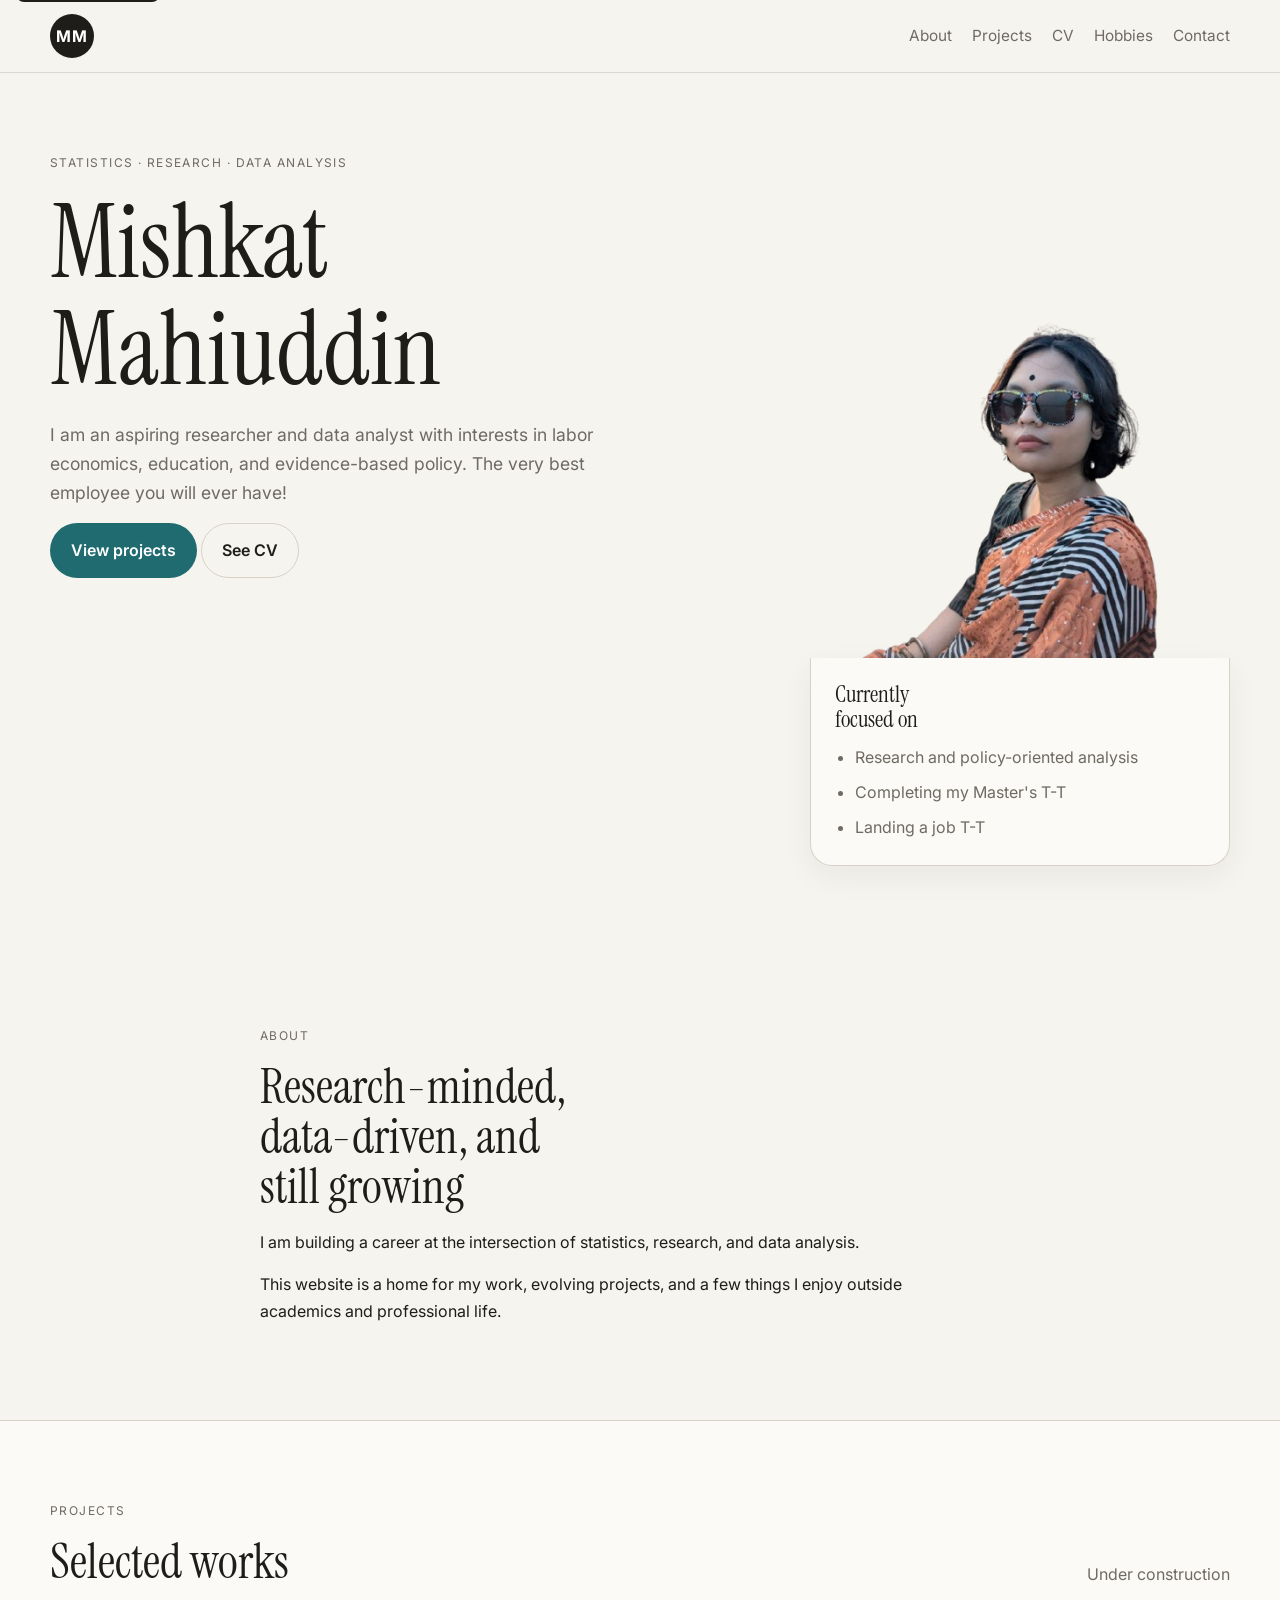
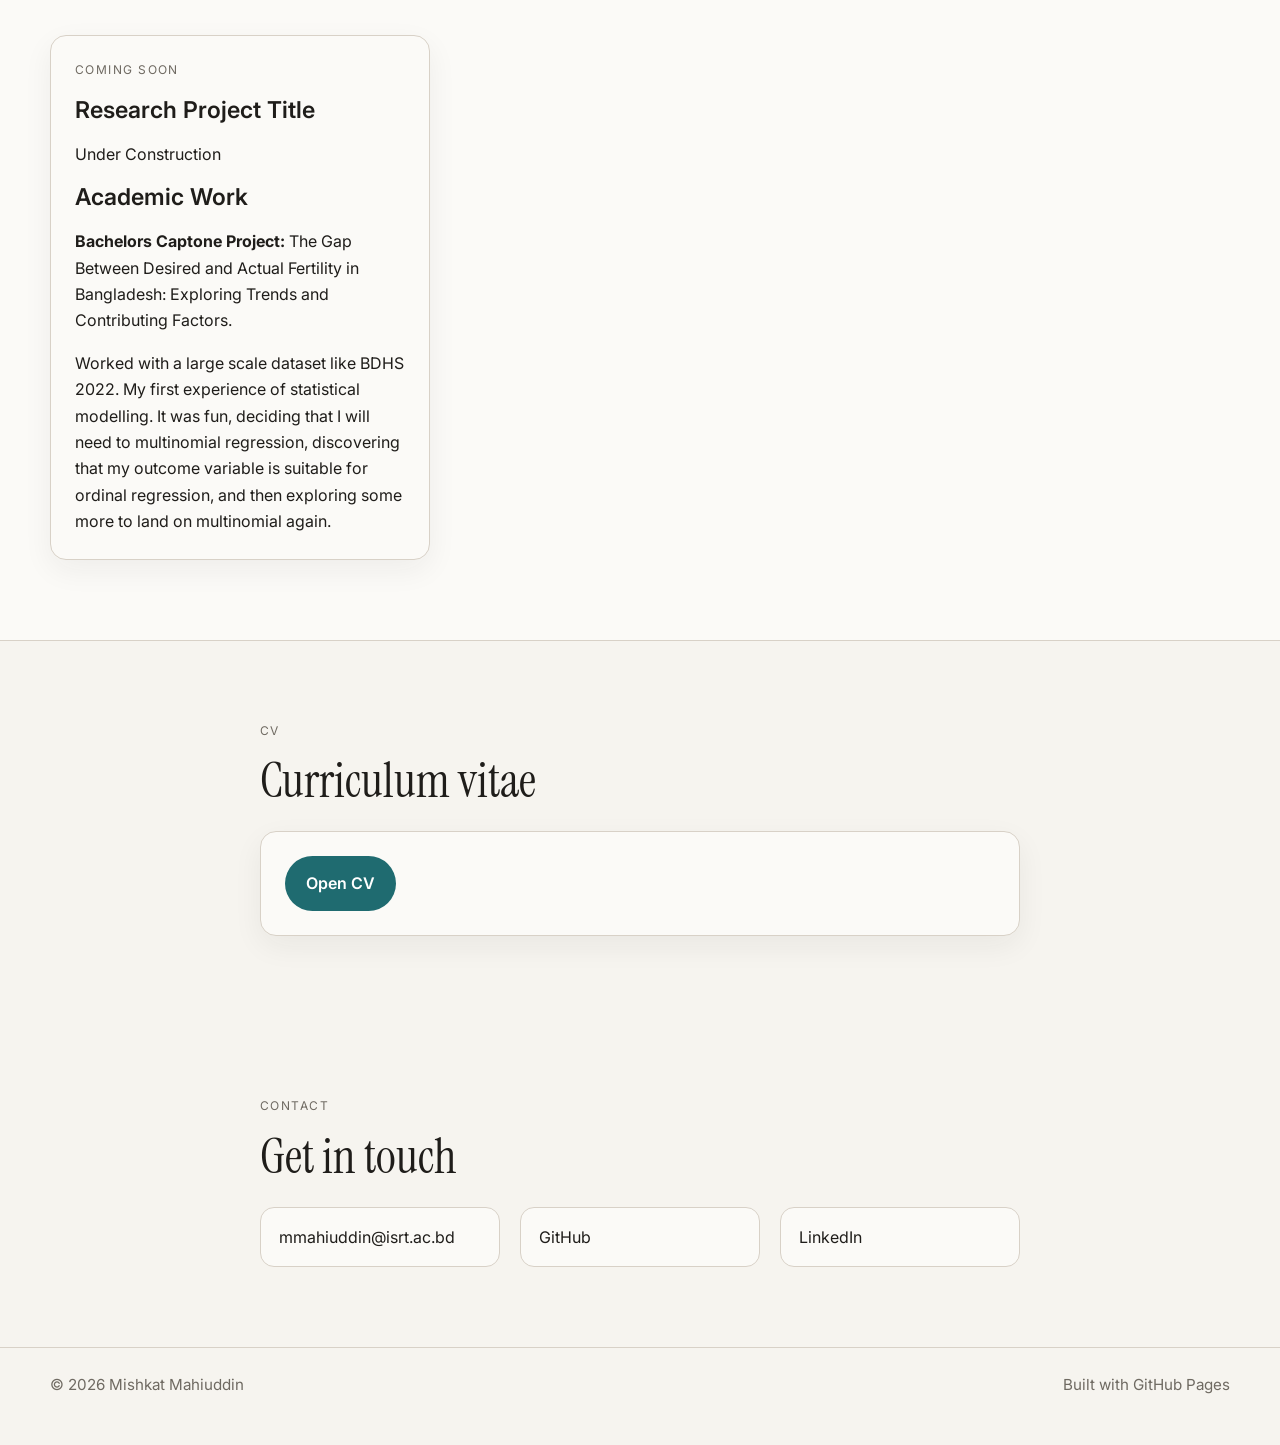
==== commit 89ee5864: "Fix HTML encoding issues in index.html" ====
--- a/index.html
+++ b/index.html
@@ -89,7 +89,7 @@
         <div class="section-head">
           <div>
             <p class="section-label">Projects</p>
-            <h2>Selected work</h2>
+            <h2>Selected works</h2>
           </div>
           <p class="section-note">
             Under construction
--- a/style.css
+++ b/style.css
@@ -178,14 +178,9 @@
   max-width: 56ch;
 }
 
-.hero {
-  padding-top: 4.5rem;
-  padding-bottom: 4rem;
-}
-
 .hero-grid {
   display: grid;
-  grid-template-columns: minmax(0, 1.3fr) minmax(320px, 420px);
+  grid-template-columns: minmax(0, 1.3fr) minmax(280px, 420px);
   gap: 3rem;
   align-items: start;
 }
@@ -193,15 +188,6 @@
 .hero-copy {
   display: flex;
   flex-direction: column;
-  justify-content: flex-start;
-}
-
-.hero-actions {
-  display: flex;
-  flex-wrap: wrap;
-  gap: 0.9rem;
-  margin-top: 1.5rem;
-  margin-bottom: 0;
 }
 
 .hero-side {
@@ -211,25 +197,24 @@
   align-items: stretch;
 }
 
-.hero-image-wrap {
-  width: 100%;
-  margin: 0;
-  line-height: 0;
-}
-
-.profile-photo {
+.free-photo {
   display: block;
   width: 100%;
-  aspect-ratio: 4 / 5;
-  object-fit: cover;
-  margin: 0;
-  background: var(--surface);
-  border: 1px solid var(--border);
-  border-bottom: 0;
-  border-radius: var(--radius-lg) var(--radius-lg) 0 0;
-  box-shadow: var(--shadow);
-}
-
+  height: auto;
+  max-width: 380px;
+  margin-left: auto;
+  margin-right: 0;
+  border: 0;
+  border-radius: 0;
+  box-shadow: none;
+  background: transparent;
+}
+
+.quick-profile {
+  margin-top: 0.5rem;
+  width: 100%;
+  padding: 1.5rem;
+}
 .hero-card,
 .project-card,
 .info-card,
@@ -457,4 +442,20 @@
   .hero-side {
     max-width: 100%;
   }
-}
+a.custom-link:link {
+  color: blue;
+  text-decoration: underline;
+}
+
+a.custom-link:visited {
+  color: purple;
+}
+
+a.custom-link:hover {
+  color: green;
+}
+
+a.custom-link:active {
+  color: red;
+}
+}
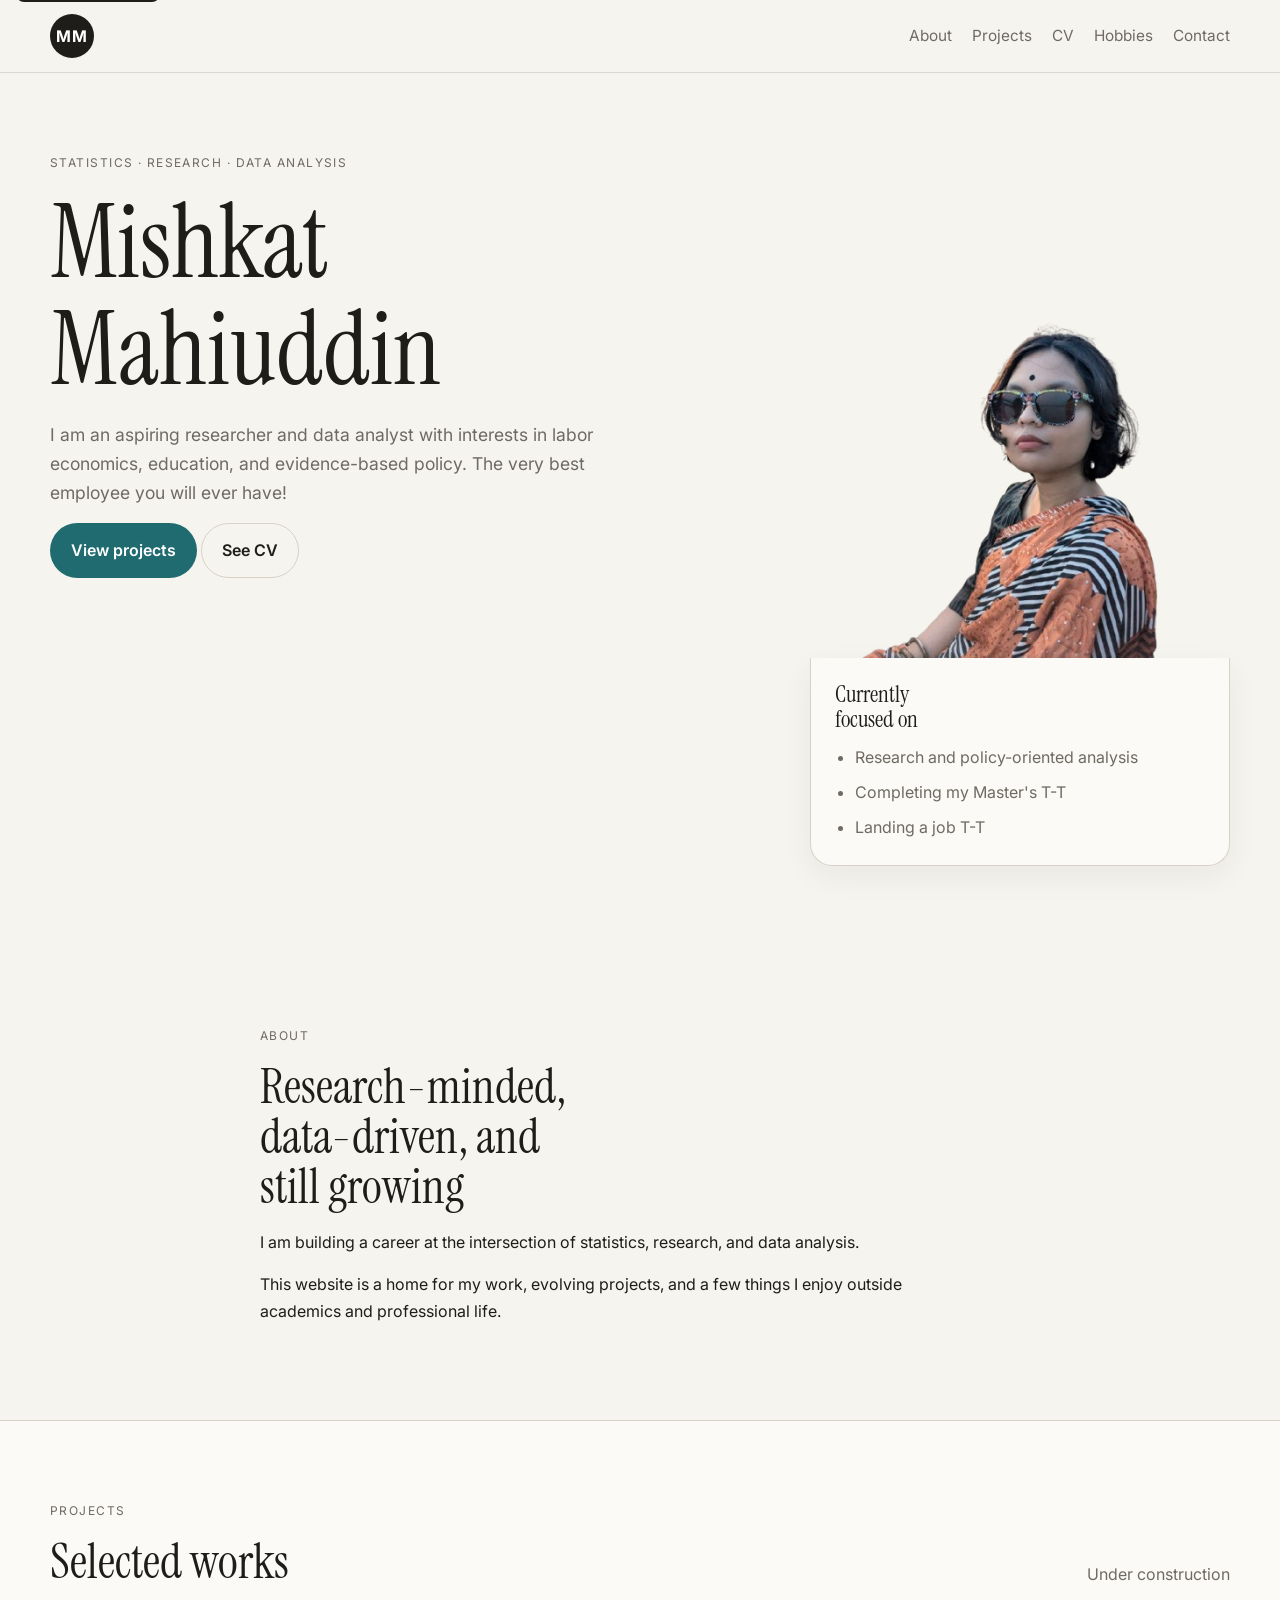
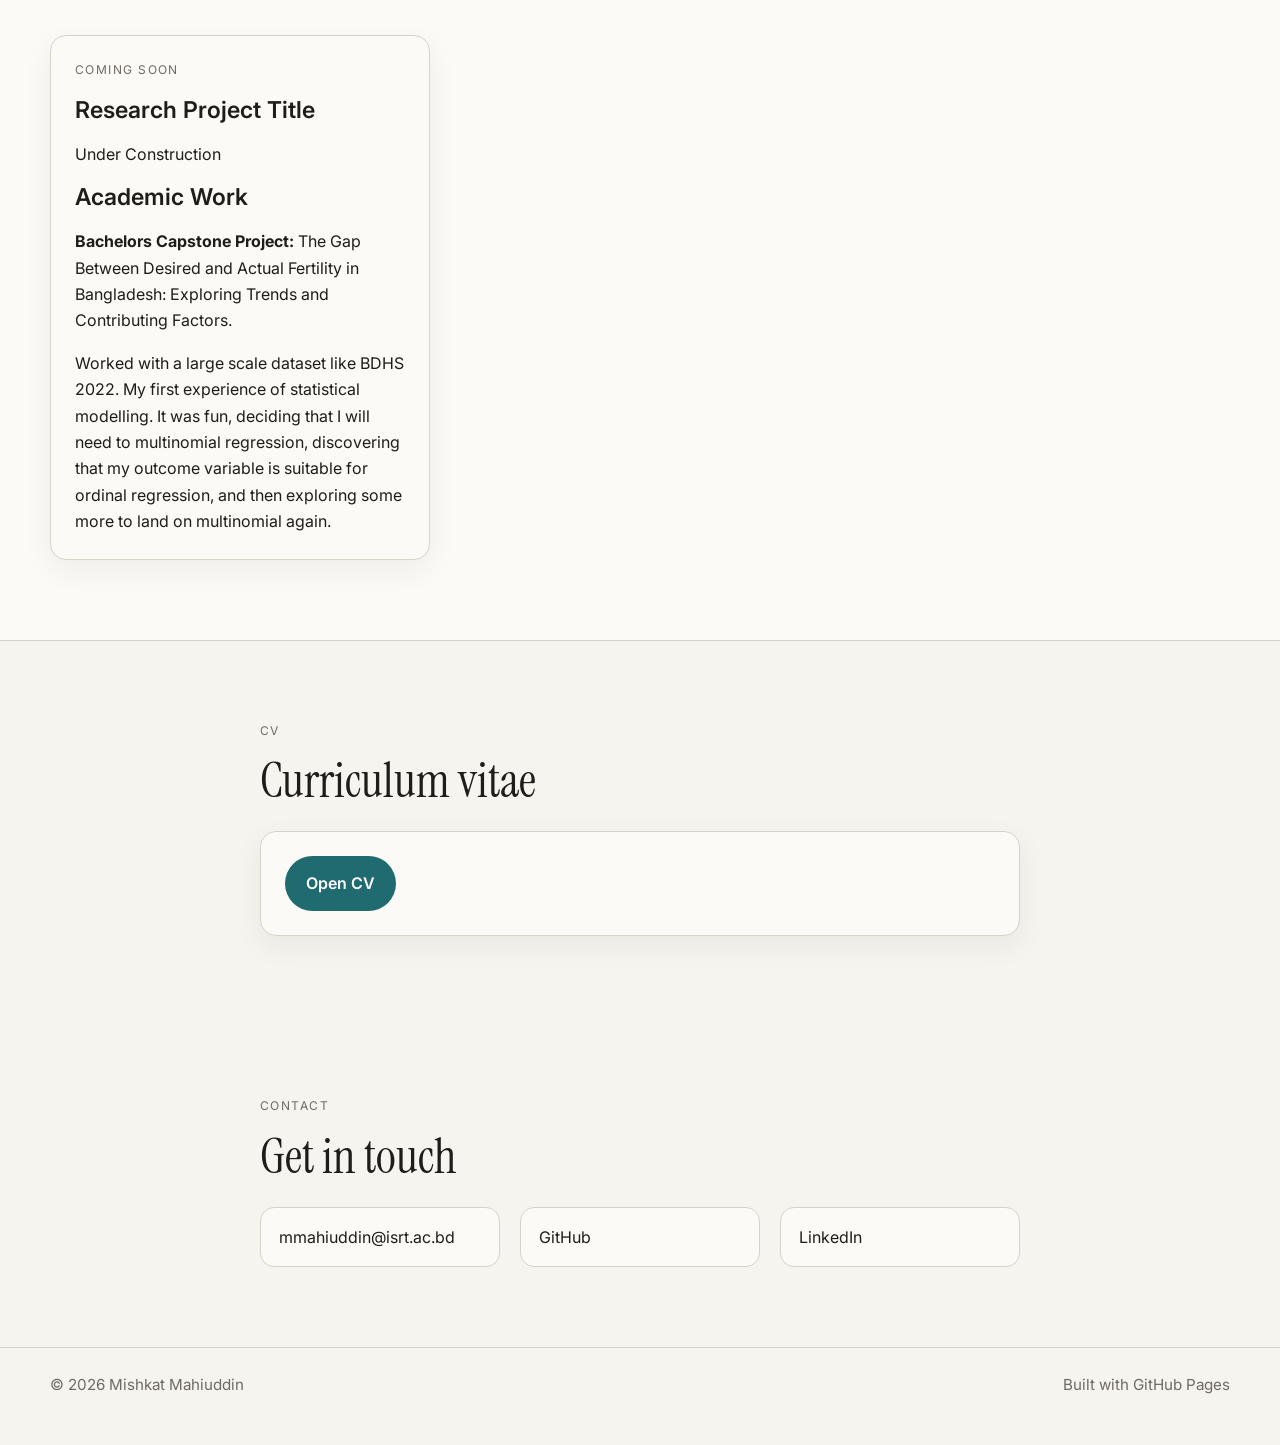
==== commit 448b57cf: "Update index.html" ====
--- a/index.html
+++ b/index.html
@@ -121,7 +121,7 @@
             <p class="card-tag"> /p> -->
             <h3>Academic Work</h3>
             <p>
-              <b>Bachelors Captone Project:</b> The Gap Between Desired and Actual Fertility in Bangladesh: Exploring Trends and
+              <b>Bachelors Capstone Project:</b> The Gap Between Desired and Actual Fertility in Bangladesh: Exploring Trends and
 Contributing Factors.
             </p>
             <p class="card-meta"></p>
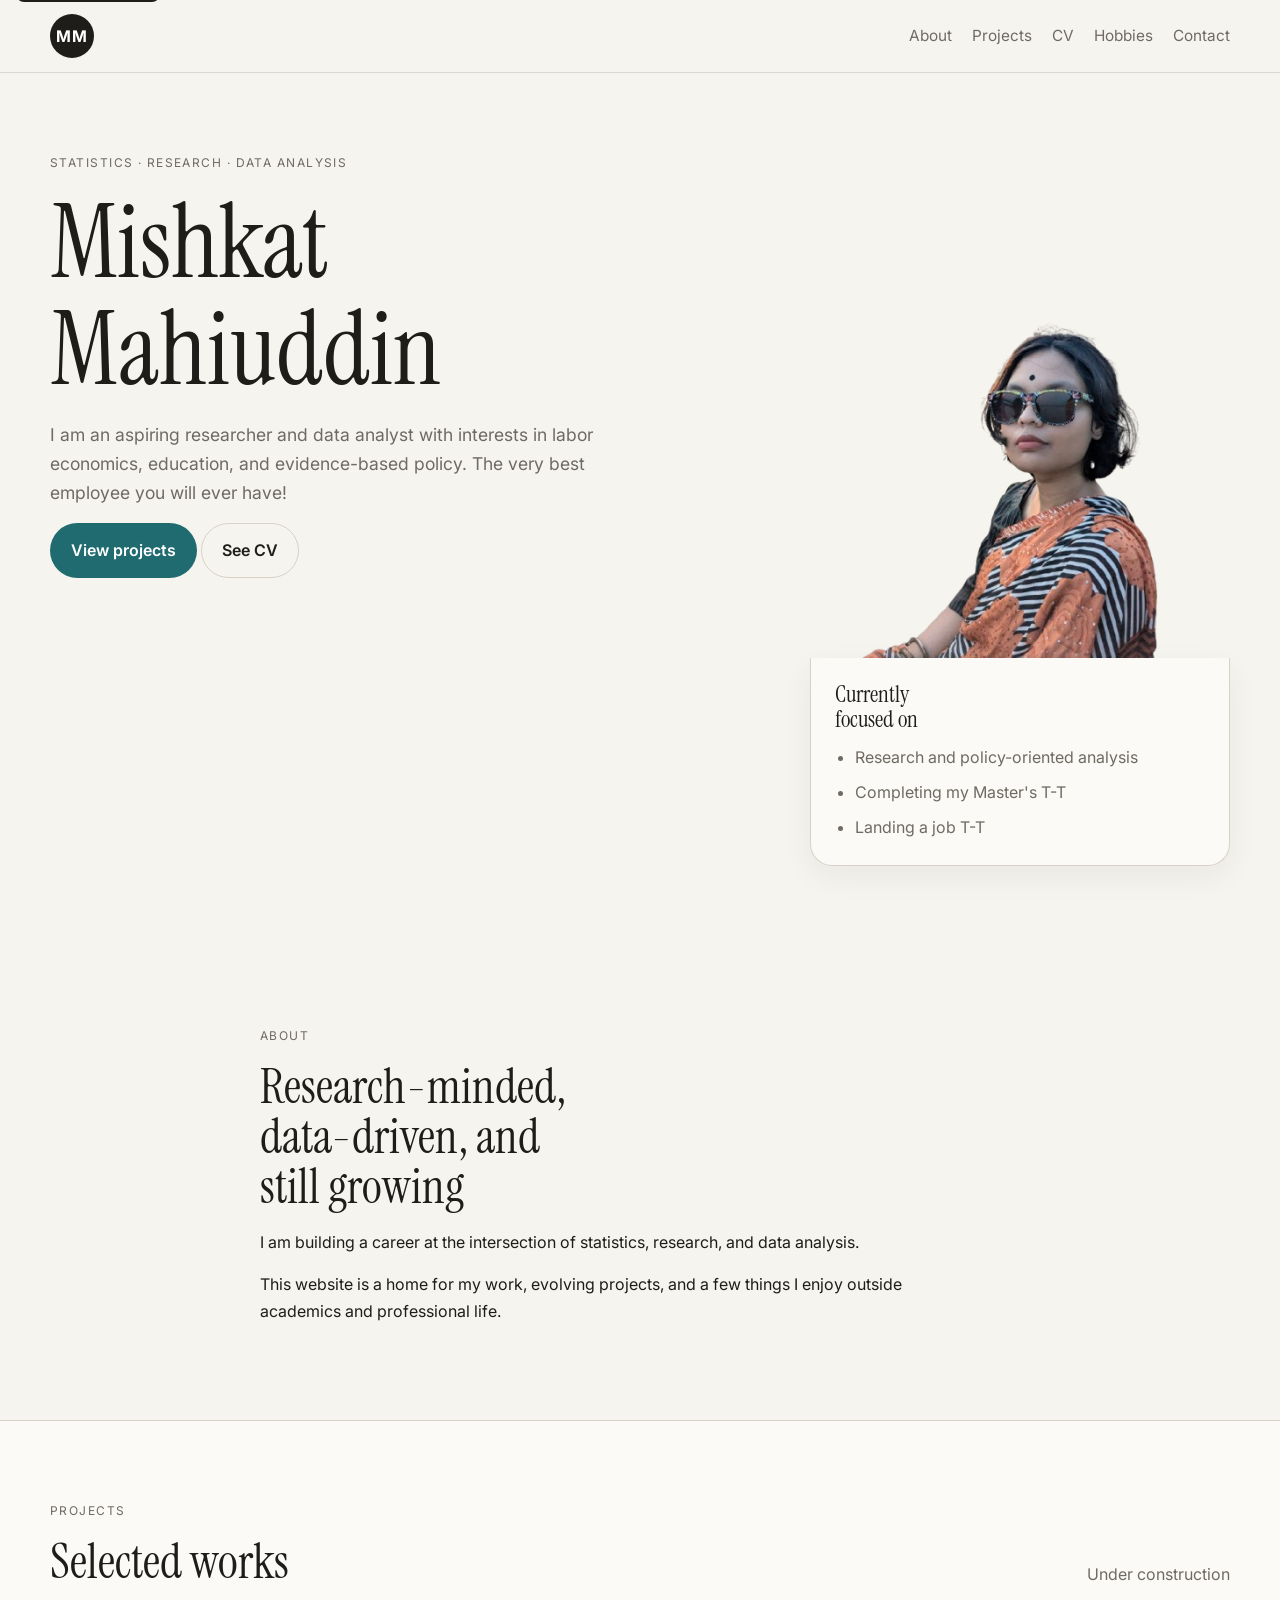
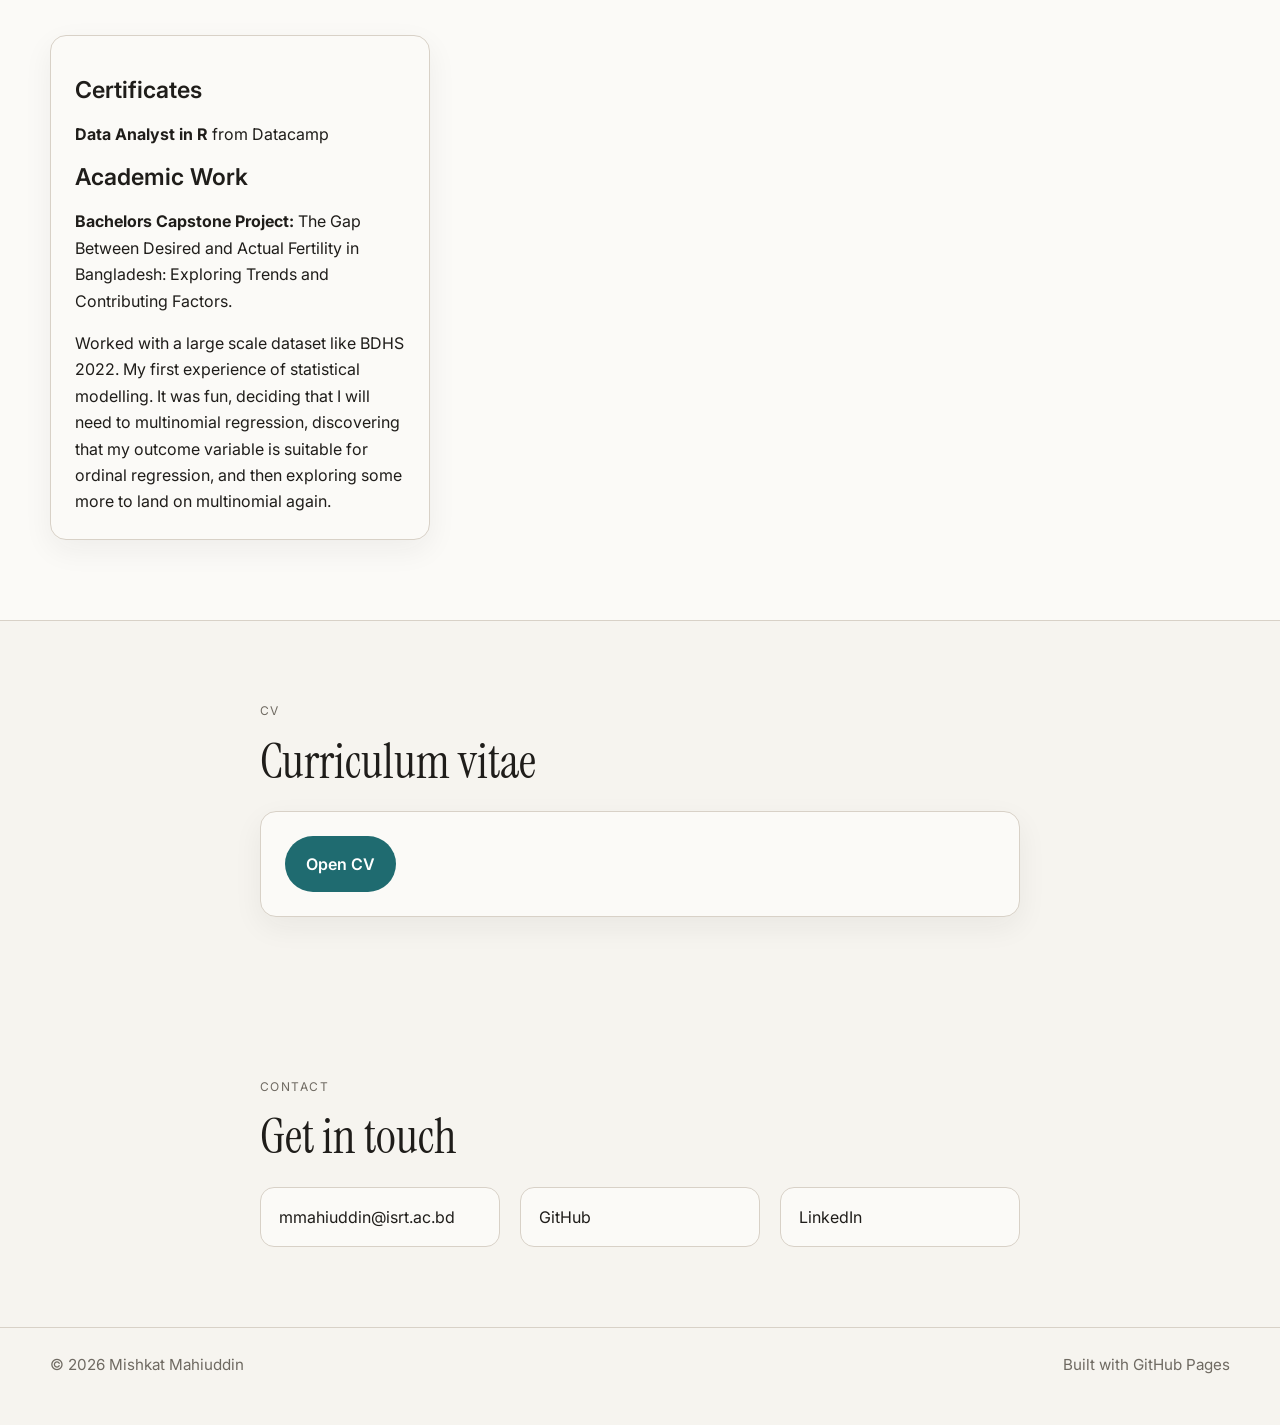
==== commit 19813fb6: "Update index.html" ====
--- a/index.html
+++ b/index.html
@@ -98,10 +98,12 @@
 
         <div class="card-grid">
           <article class="project-card">
-            <p class="card-tag">Coming soon</p>
-            <h3>Research Project Title</h3>
+            <p class="card-tag"></p>
+            <h3>Certificates</h3>
             <p>
-             Under Construction
+             <a href="assets/certificate.pdf" target="_blank" rel="noopener noreferrer">
+  <b>Data Analyst in R</b> from Datacamp
+</a>
             <!-- </p>
             <p class="card-meta">Example: Labor market analysis · R / Stata</p>
             <a class="text-link" href="#">Project page or GitHub link later</a>
--- a/style.css
+++ b/style.css
@@ -442,20 +442,19 @@
   .hero-side {
     max-width: 100%;
   }
-a.custom-link:link {
-  color: blue;
-  text-decoration: underline;
-}
-
+a.custom-link,
+a.custom-link:link,
 a.custom-link:visited {
-  color: purple;
-}
-
-a.custom-link:hover {
-  color: green;
+  color: #1f6b70 !important;
+  text-decoration: underline !important;
+}
+
+a.custom-link:hover,
+a.custom-link:focus {
+  color: #184f53 !important;
 }
 
 a.custom-link:active {
-  color: red;
-}
-}
+  color: #b04a2b !important;
+}
+}
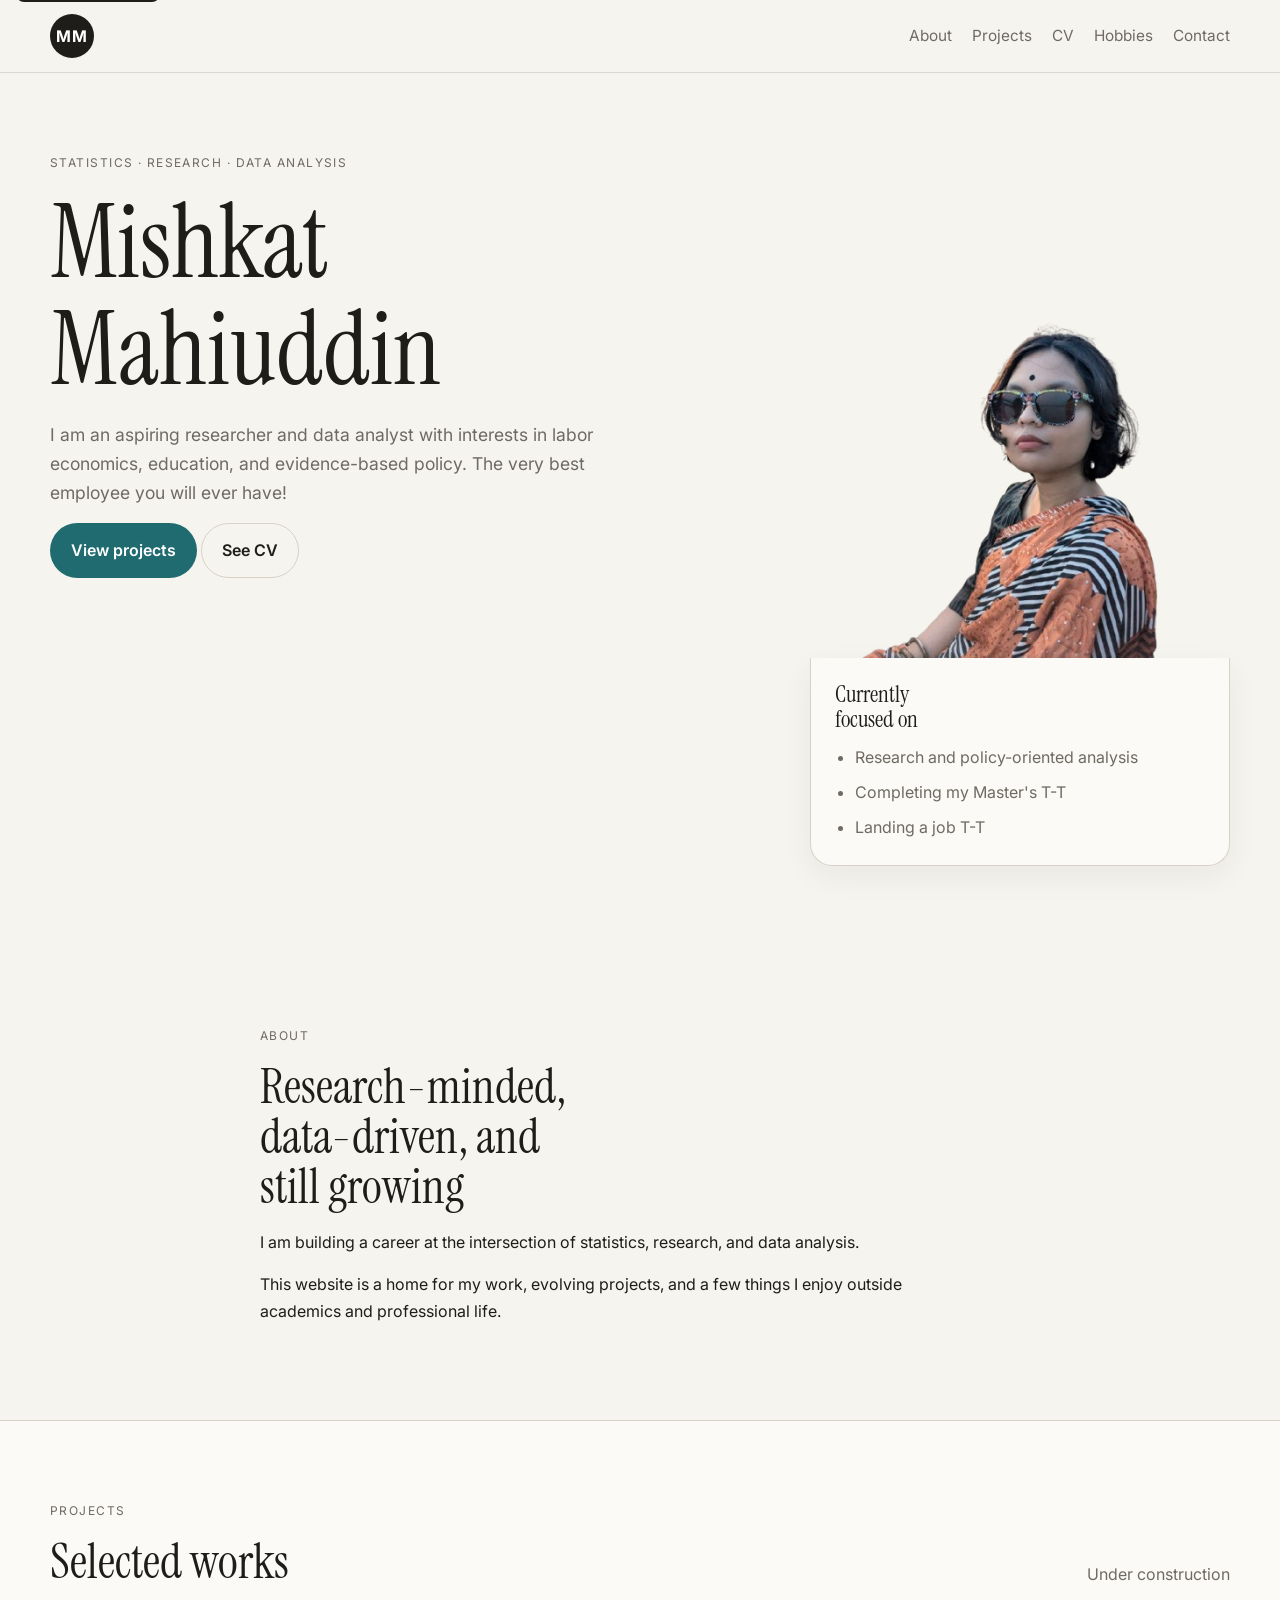
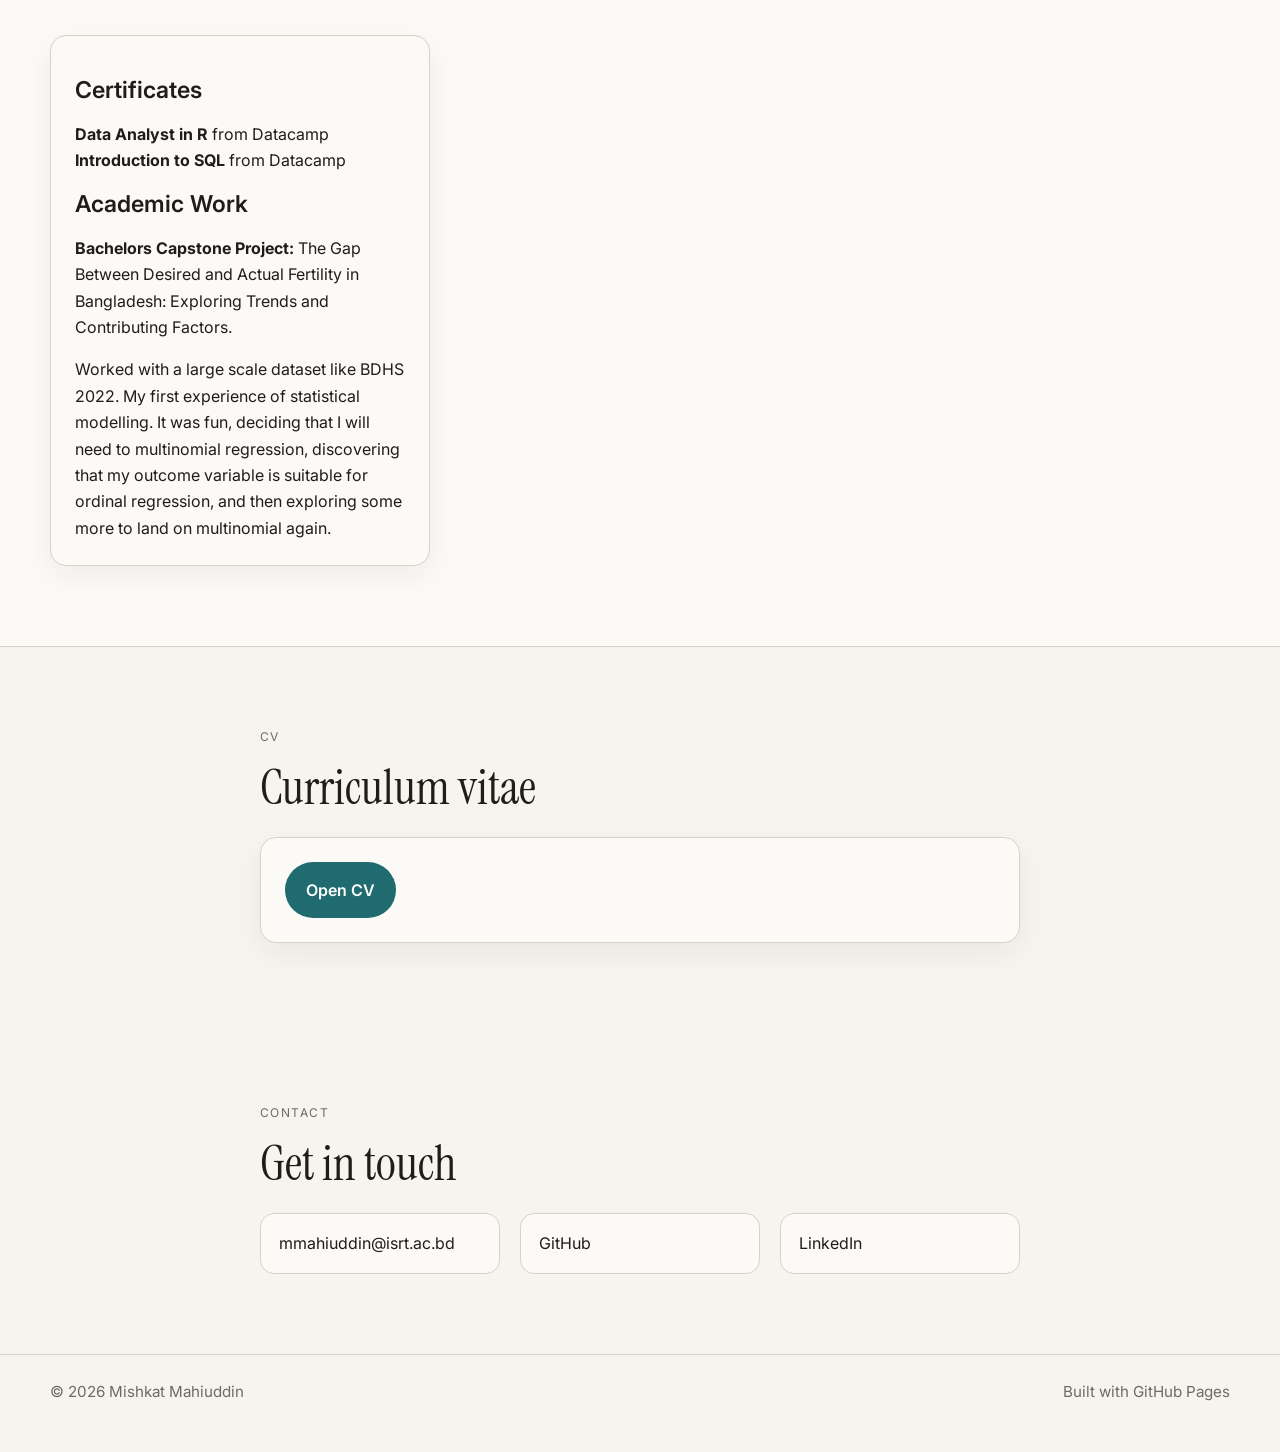
==== commit 8c0806de: "Update index.html" ====
--- a/index.html
+++ b/index.html
@@ -104,6 +104,9 @@
              <a href="assets/certificate.pdf" target="_blank" rel="noopener noreferrer">
   <b>Data Analyst in R</b> from Datacamp
 </a>
+               <a href="assets/certificate_2.pdf" target="_blank" rel="noopener noreferrer">
+  <b>Introduction to SQL</b> from Datacamp
+</a>
             <!-- </p>
             <p class="card-meta">Example: Labor market analysis · R / Stata</p>
             <a class="text-link" href="#">Project page or GitHub link later</a>
